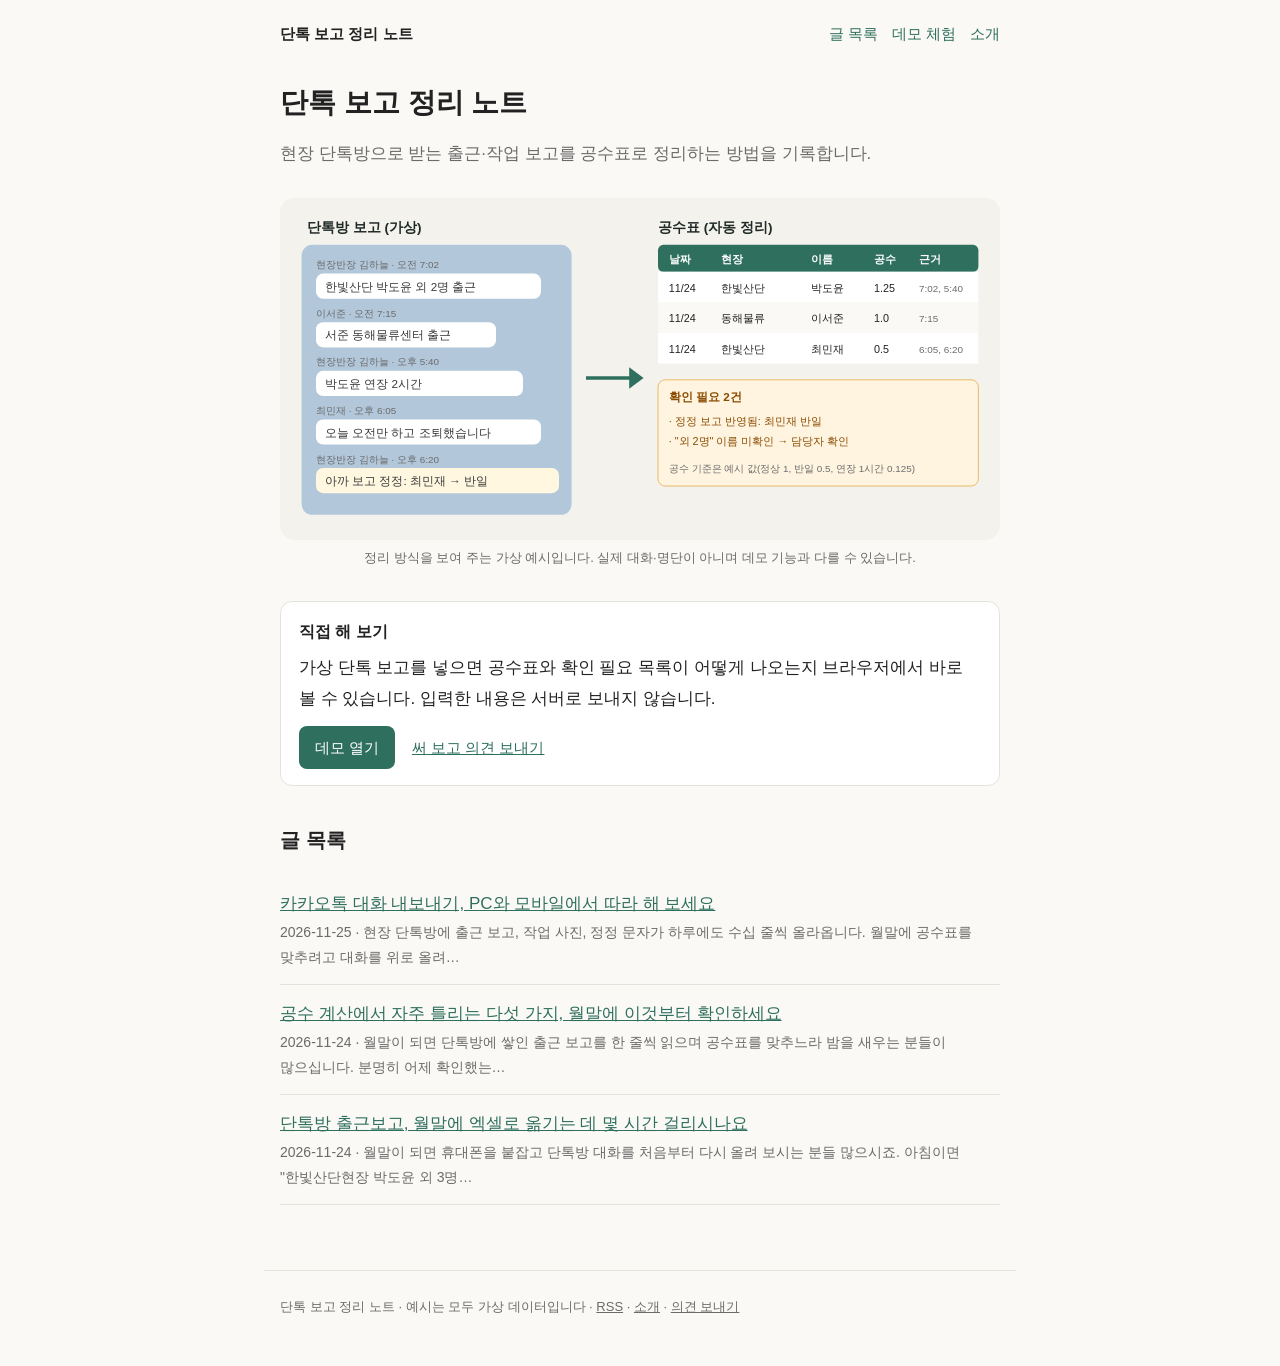
==== index.html @ 82ae52bd "글 게시: 카카오톡 대화 내보내기, PC와 모바일에서 따라 해 보세요" ====
<!doctype html><html lang="ko"><head><meta charset="utf-8"><meta name="viewport" content="width=device-width,initial-scale=1"><title>단톡 보고 정리 노트</title><meta name="description" content="현장 단톡방으로 받는 출근·작업 보고를 공수표로 정리하는 방법을 기록합니다."><link rel="canonical" href="https://xoghd671652.github.io/"><link rel="icon" href="/favicon.svg" type="image/svg+xml"><link rel="apple-touch-icon" href="/apple-touch-icon.png"><link rel="alternate" type="application/rss+xml" title="단톡 보고 정리 노트" href="/feed.xml"><link rel="stylesheet" href="/style.css"><meta property="og:type" content="website"><meta property="og:site_name" content="단톡 보고 정리 노트"><meta property="og:title" content="단톡 보고 정리 노트"><meta property="og:description" content="현장 단톡방으로 받는 출근·작업 보고를 공수표로 정리하는 방법을 기록합니다."><meta property="og:url" content="https://xoghd671652.github.io/"><meta property="og:image" content="https://xoghd671652.github.io/img/og.png"><meta property="og:locale" content="ko_KR"><meta name="twitter:card" content="summary_large_image"><script type="application/ld+json">{"@context": "https://schema.org", "@type": "WebSite", "name": "단톡 보고 정리 노트", "url": "https://xoghd671652.github.io/", "inLanguage": "ko"}</script><meta name="msvalidate.01" content="B5FC4E5F736B177D6ACBA3833C8D852A"><meta name="naver-site-verification" content="8f89b6440cfc84ad4234673e2de5fc94712f2d72"></head><body><header class="site"><a class="brand" href="/">단톡 보고 정리 노트</a><nav><a href="/">글 목록</a><a href="/demo/">데모 체험</a><a href="/about.html">소개</a></nav></header><main><h1>단톡 보고 정리 노트</h1><p class='intro'>현장 단톡방으로 받는 출근·작업 보고를 공수표로 정리하는 방법을 기록합니다.</p><figure><img src="/img/flow.svg" width="800" height="380" loading="lazy" alt="단톡방 출근 보고가 날짜·현장·사람별 공수표와 확인 필요 목록으로 정리되는 예시"><figcaption>정리 방식을 보여 주는 가상 예시입니다. 실제 대화·명단이 아니며 데모 기능과 다를 수 있습니다.</figcaption></figure><div class="box"><h3>직접 해 보기</h3><p>가상 단톡 보고를 넣으면 공수표와 확인 필요 목록이 어떻게 나오는지 브라우저에서 바로 볼 수 있습니다. 입력한 내용은 서버로 보내지 않습니다.</p><a class="btn" href="/demo/">데모 열기</a> <a href="https://docs.google.com/forms/d/e/1FAIpQLSdQNMnfW-nzIn9C7QTbSGf43SFmTXpxIgmlXTtVx63_FjBW1A/viewform" target="_blank" rel="noopener" style="margin-left:12px;font-size:15px">써 보고 의견 보내기</a></div><h2>글 목록</h2><ul class='list'><li><a href='/posts/2026-11-24_230509.html'>카카오톡 대화 내보내기, PC와 모바일에서 따라 해 보세요</a><div class='meta'>2026-11-25 · 현장 단톡방에 출근 보고, 작업 사진, 정정 문자가 하루에도 수십 줄씩 올라옵니다. 월말에 공수표를 맞추려고 대화를 위로 올려…</div></li><li><a href='/posts/2026-11-24_1603.html'>공수 계산에서 자주 틀리는 다섯 가지, 월말에 이것부터 확인하세요</a><div class='meta'>2026-11-24 · 월말이 되면 단톡방에 쌓인 출근 보고를 한 줄씩 읽으며 공수표를 맞추느라 밤을 새우는 분들이 많으십니다. 분명히 어제 확인했는…</div></li><li><a href='/posts/2026-11-24_1601.html'>단톡방 출근보고, 월말에 엑셀로 옮기는 데 몇 시간 걸리시나요</a><div class='meta'>2026-11-24 · 월말이 되면 휴대폰을 붙잡고 단톡방 대화를 처음부터 다시 올려 보시는 분들 많으시죠. 아침이면 &quot;한빛산단현장 박도윤 외 3명…</div></li></ul></main><footer class="site">단톡 보고 정리 노트 · 예시는 모두 가상 데이터입니다 · <a href="/feed.xml">RSS</a> · <a href="/about.html">소개</a> · <a href="https://docs.google.com/forms/d/e/1FAIpQLSdQNMnfW-nzIn9C7QTbSGf43SFmTXpxIgmlXTtVx63_FjBW1A/viewform" target="_blank" rel="noopener">의견 보내기</a></footer></body></html>
---- style.css ----
:root{--bg:#faf9f6;--fg:#222;--muted:#6b6b6b;--line:#e5e2dc;--accent:#2f6f5e;--card:#fff;--note:#fff7e6}
@media (prefers-color-scheme:dark){:root{--bg:#17171a;--fg:#e8e8ea;--muted:#a0a0a8;--line:#333;--accent:#8fd3bd;--card:#212126;--note:#2b2618}}
body{margin:0;background:var(--bg);color:var(--fg);font:17px/1.8 -apple-system,'Apple SD Gothic Neo','Malgun Gothic',sans-serif;word-break:keep-all;overflow-wrap:anywhere}
main{max-width:720px;margin:auto;padding:8px 16px 48px}a{color:var(--accent)}
header.site{max-width:720px;margin:auto;padding:20px 16px 0;display:flex;flex-wrap:wrap;gap:6px 18px;align-items:center;font-size:15px}
header.site .brand{font-weight:700;color:var(--fg);text-decoration:none;margin-right:auto}
header.site nav a{margin-left:14px;text-decoration:none}header.site nav a:first-child{margin-left:0}
h1{font-size:28px;line-height:1.4;margin:28px 0 8px}h2{font-size:20px;margin-top:36px}
.meta{color:var(--muted);font-size:14px}.intro{color:var(--muted)}
.tags span{display:inline-block;font-size:13px;color:var(--accent);margin:0 8px 4px 0}
ul.list{list-style:none;padding:0}ul.list li{padding:14px 0;border-bottom:1px solid var(--line)}
figure{margin:28px 0}figure img{width:100%;height:auto;border-radius:12px;display:block}
figcaption{color:var(--muted);font-size:13px;margin-top:6px;text-align:center}
.box{background:var(--card);border:1px solid var(--line);border-radius:12px;padding:16px 18px;margin:32px 0}
.box h3{margin:0 0 6px;font-size:16px}.box p{margin:0 0 6px}
.btn{display:inline-block;background:#2f6f5e;color:#fff !important;text-decoration:none;border-radius:8px;padding:8px 16px;font-size:15px;margin-top:6px}
.notice{background:var(--note);border-radius:8px;padding:10px 14px;font-size:14px;color:var(--muted)}
footer.site{max-width:720px;margin:auto;padding:24px 16px 48px;border-top:1px solid var(--line);color:var(--muted);font-size:13px}
footer.site a{color:var(--muted)}
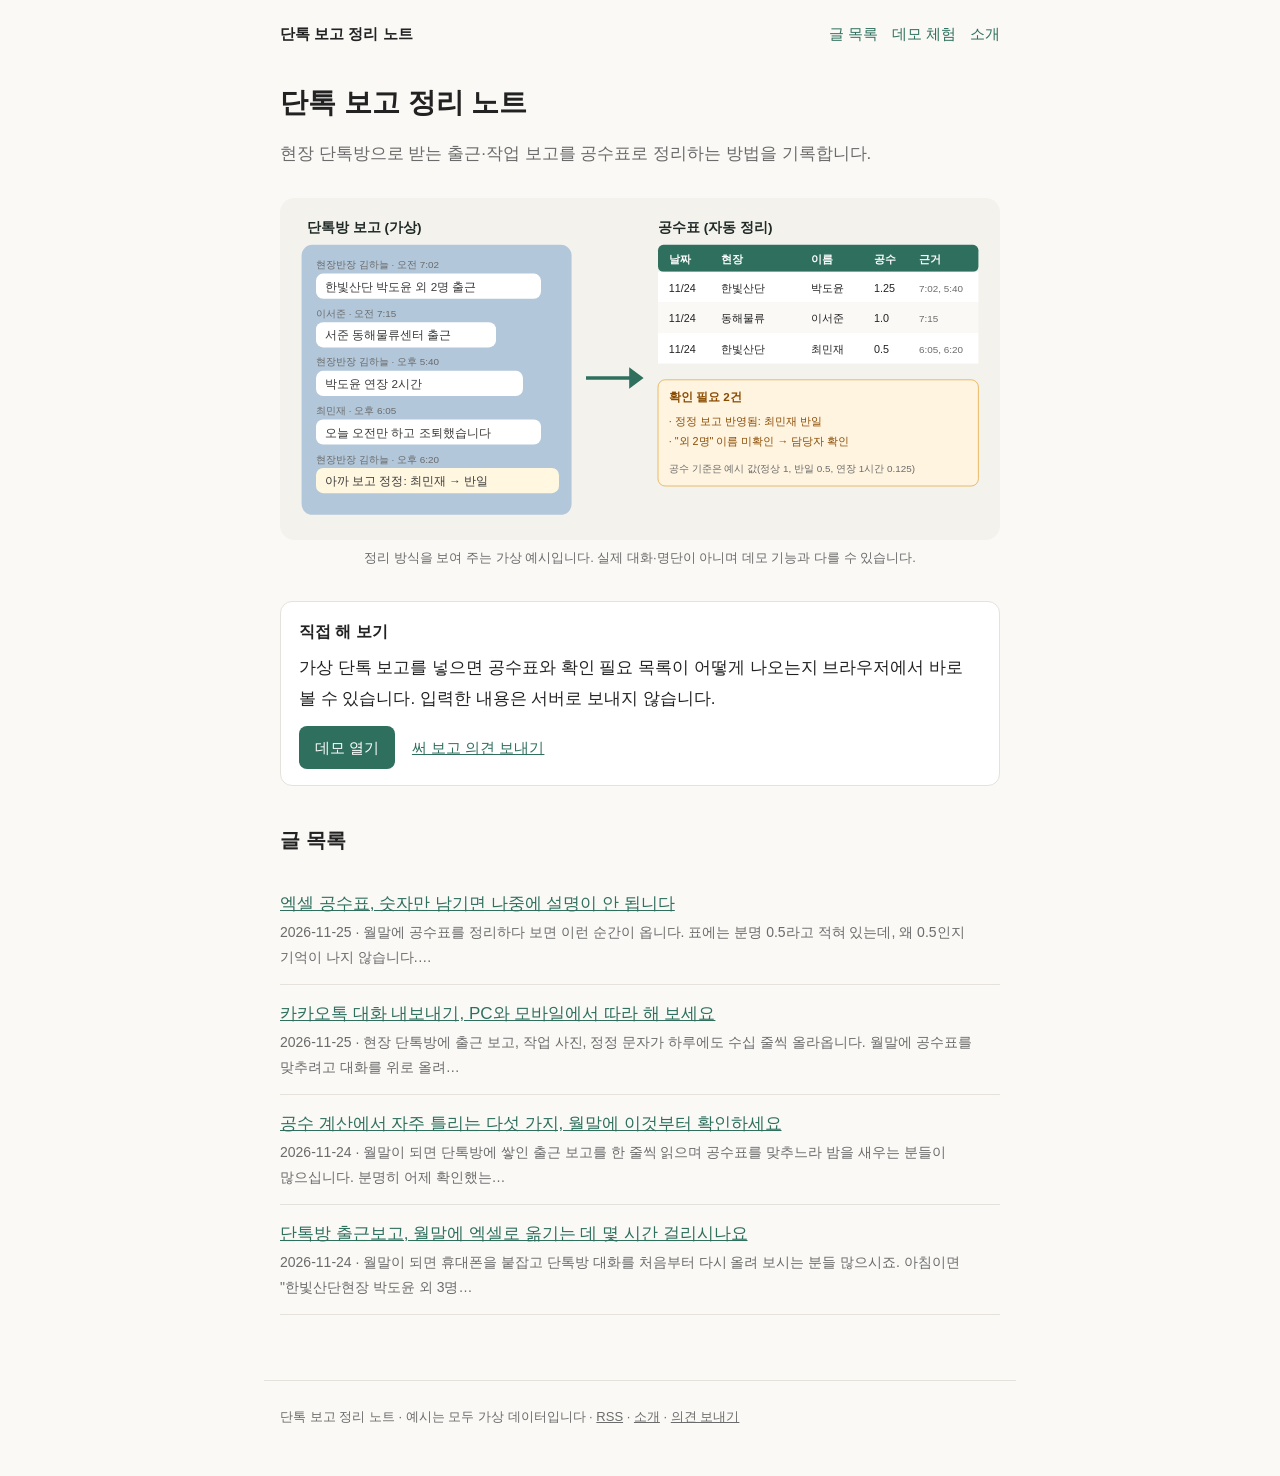
==== commit 864e3012: "글 게시: 엑셀 공수표, 숫자만 남기면 나중에 설명이 안 됩니다" ====
--- a/index.html
+++ b/index.html
@@ -1 +1 @@
-<!doctype html><html lang="ko"><head><meta charset="utf-8"><meta name="viewport" content="width=device-width,initial-scale=1"><title>단톡 보고 정리 노트</title><meta name="description" content="현장 단톡방으로 받는 출근·작업 보고를 공수표로 정리하는 방법을 기록합니다."><link rel="canonical" href="https://xoghd671652.github.io/"><link rel="icon" href="/favicon.svg" type="image/svg+xml"><link rel="apple-touch-icon" href="/apple-touch-icon.png"><link rel="alternate" type="application/rss+xml" title="단톡 보고 정리 노트" href="/feed.xml"><link rel="stylesheet" href="/style.css"><meta property="og:type" content="website"><meta property="og:site_name" content="단톡 보고 정리 노트"><meta property="og:title" content="단톡 보고 정리 노트"><meta property="og:description" content="현장 단톡방으로 받는 출근·작업 보고를 공수표로 정리하는 방법을 기록합니다."><meta property="og:url" content="https://xoghd671652.github.io/"><meta property="og:image" content="https://xoghd671652.github.io/img/og.png"><meta property="og:locale" content="ko_KR"><meta name="twitter:card" content="summary_large_image"><script type="application/ld+json">{"@context": "https://schema.org", "@type": "WebSite", "name": "단톡 보고 정리 노트", "url": "https://xoghd671652.github.io/", "inLanguage": "ko"}</script><meta name="msvalidate.01" content="B5FC4E5F736B177D6ACBA3833C8D852A"><meta name="naver-site-verification" content="8f89b6440cfc84ad4234673e2de5fc94712f2d72"></head><body><header class="site"><a class="brand" href="/">단톡 보고 정리 노트</a><nav><a href="/">글 목록</a><a href="/demo/">데모 체험</a><a href="/about.html">소개</a></nav></header><main><h1>단톡 보고 정리 노트</h1><p class='intro'>현장 단톡방으로 받는 출근·작업 보고를 공수표로 정리하는 방법을 기록합니다.</p><figure><img src="/img/flow.svg" width="800" height="380" loading="lazy" alt="단톡방 출근 보고가 날짜·현장·사람별 공수표와 확인 필요 목록으로 정리되는 예시"><figcaption>정리 방식을 보여 주는 가상 예시입니다. 실제 대화·명단이 아니며 데모 기능과 다를 수 있습니다.</figcaption></figure><div class="box"><h3>직접 해 보기</h3><p>가상 단톡 보고를 넣으면 공수표와 확인 필요 목록이 어떻게 나오는지 브라우저에서 바로 볼 수 있습니다. 입력한 내용은 서버로 보내지 않습니다.</p><a class="btn" href="/demo/">데모 열기</a> <a href="https://docs.google.com/forms/d/e/1FAIpQLSdQNMnfW-nzIn9C7QTbSGf43SFmTXpxIgmlXTtVx63_FjBW1A/viewform" target="_blank" rel="noopener" style="margin-left:12px;font-size:15px">써 보고 의견 보내기</a></div><h2>글 목록</h2><ul class='list'><li><a href='/posts/2026-11-24_230509.html'>카카오톡 대화 내보내기, PC와 모바일에서 따라 해 보세요</a><div class='meta'>2026-11-25 · 현장 단톡방에 출근 보고, 작업 사진, 정정 문자가 하루에도 수십 줄씩 올라옵니다. 월말에 공수표를 맞추려고 대화를 위로 올려…</div></li><li><a href='/posts/2026-11-24_1603.html'>공수 계산에서 자주 틀리는 다섯 가지, 월말에 이것부터 확인하세요</a><div class='meta'>2026-11-24 · 월말이 되면 단톡방에 쌓인 출근 보고를 한 줄씩 읽으며 공수표를 맞추느라 밤을 새우는 분들이 많으십니다. 분명히 어제 확인했는…</div></li><li><a href='/posts/2026-11-24_1601.html'>단톡방 출근보고, 월말에 엑셀로 옮기는 데 몇 시간 걸리시나요</a><div class='meta'>2026-11-24 · 월말이 되면 휴대폰을 붙잡고 단톡방 대화를 처음부터 다시 올려 보시는 분들 많으시죠. 아침이면 &quot;한빛산단현장 박도윤 외 3명…</div></li></ul></main><footer class="site">단톡 보고 정리 노트 · 예시는 모두 가상 데이터입니다 · <a href="/feed.xml">RSS</a> · <a href="/about.html">소개</a> · <a href="https://docs.google.com/forms/d/e/1FAIpQLSdQNMnfW-nzIn9C7QTbSGf43SFmTXpxIgmlXTtVx63_FjBW1A/viewform" target="_blank" rel="noopener">의견 보내기</a></footer></body></html>+<!doctype html><html lang="ko"><head><meta charset="utf-8"><meta name="viewport" content="width=device-width,initial-scale=1"><title>단톡 보고 정리 노트</title><meta name="description" content="현장 단톡방으로 받는 출근·작업 보고를 공수표로 정리하는 방법을 기록합니다."><link rel="canonical" href="https://xoghd671652.github.io/"><link rel="icon" href="/favicon.svg" type="image/svg+xml"><link rel="apple-touch-icon" href="/apple-touch-icon.png"><link rel="alternate" type="application/rss+xml" title="단톡 보고 정리 노트" href="/feed.xml"><link rel="stylesheet" href="/style.css"><meta property="og:type" content="website"><meta property="og:site_name" content="단톡 보고 정리 노트"><meta property="og:title" content="단톡 보고 정리 노트"><meta property="og:description" content="현장 단톡방으로 받는 출근·작업 보고를 공수표로 정리하는 방법을 기록합니다."><meta property="og:url" content="https://xoghd671652.github.io/"><meta property="og:image" content="https://xoghd671652.github.io/img/og.png"><meta property="og:locale" content="ko_KR"><meta name="twitter:card" content="summary_large_image"><script type="application/ld+json">{"@context": "https://schema.org", "@type": "WebSite", "name": "단톡 보고 정리 노트", "url": "https://xoghd671652.github.io/", "inLanguage": "ko"}</script><meta name="msvalidate.01" content="B5FC4E5F736B177D6ACBA3833C8D852A"><meta name="naver-site-verification" content="8f89b6440cfc84ad4234673e2de5fc94712f2d72"></head><body><header class="site"><a class="brand" href="/">단톡 보고 정리 노트</a><nav><a href="/">글 목록</a><a href="/demo/">데모 체험</a><a href="/about.html">소개</a></nav></header><main><h1>단톡 보고 정리 노트</h1><p class='intro'>현장 단톡방으로 받는 출근·작업 보고를 공수표로 정리하는 방법을 기록합니다.</p><figure><img src="/img/flow.svg" width="800" height="380" loading="lazy" alt="단톡방 출근 보고가 날짜·현장·사람별 공수표와 확인 필요 목록으로 정리되는 예시"><figcaption>정리 방식을 보여 주는 가상 예시입니다. 실제 대화·명단이 아니며 데모 기능과 다를 수 있습니다.</figcaption></figure><div class="box"><h3>직접 해 보기</h3><p>가상 단톡 보고를 넣으면 공수표와 확인 필요 목록이 어떻게 나오는지 브라우저에서 바로 볼 수 있습니다. 입력한 내용은 서버로 보내지 않습니다.</p><a class="btn" href="/demo/">데모 열기</a> <a href="https://docs.google.com/forms/d/e/1FAIpQLSdQNMnfW-nzIn9C7QTbSGf43SFmTXpxIgmlXTtVx63_FjBW1A/viewform" target="_blank" rel="noopener" style="margin-left:12px;font-size:15px">써 보고 의견 보내기</a></div><h2>글 목록</h2><ul class='list'><li><a href='/posts/2026-11-25_063004.html'>엑셀 공수표, 숫자만 남기면 나중에 설명이 안 됩니다</a><div class='meta'>2026-11-25 · 월말에 공수표를 정리하다 보면 이런 순간이 옵니다. 표에는 분명 0.5라고 적혀 있는데, 왜 0.5인지 기억이 나지 않습니다.…</div></li><li><a href='/posts/2026-11-24_230509.html'>카카오톡 대화 내보내기, PC와 모바일에서 따라 해 보세요</a><div class='meta'>2026-11-25 · 현장 단톡방에 출근 보고, 작업 사진, 정정 문자가 하루에도 수십 줄씩 올라옵니다. 월말에 공수표를 맞추려고 대화를 위로 올려…</div></li><li><a href='/posts/2026-11-24_1603.html'>공수 계산에서 자주 틀리는 다섯 가지, 월말에 이것부터 확인하세요</a><div class='meta'>2026-11-24 · 월말이 되면 단톡방에 쌓인 출근 보고를 한 줄씩 읽으며 공수표를 맞추느라 밤을 새우는 분들이 많으십니다. 분명히 어제 확인했는…</div></li><li><a href='/posts/2026-11-24_1601.html'>단톡방 출근보고, 월말에 엑셀로 옮기는 데 몇 시간 걸리시나요</a><div class='meta'>2026-11-24 · 월말이 되면 휴대폰을 붙잡고 단톡방 대화를 처음부터 다시 올려 보시는 분들 많으시죠. 아침이면 &quot;한빛산단현장 박도윤 외 3명…</div></li></ul></main><footer class="site">단톡 보고 정리 노트 · 예시는 모두 가상 데이터입니다 · <a href="/feed.xml">RSS</a> · <a href="/about.html">소개</a> · <a href="https://docs.google.com/forms/d/e/1FAIpQLSdQNMnfW-nzIn9C7QTbSGf43SFmTXpxIgmlXTtVx63_FjBW1A/viewform" target="_blank" rel="noopener">의견 보내기</a></footer></body></html>
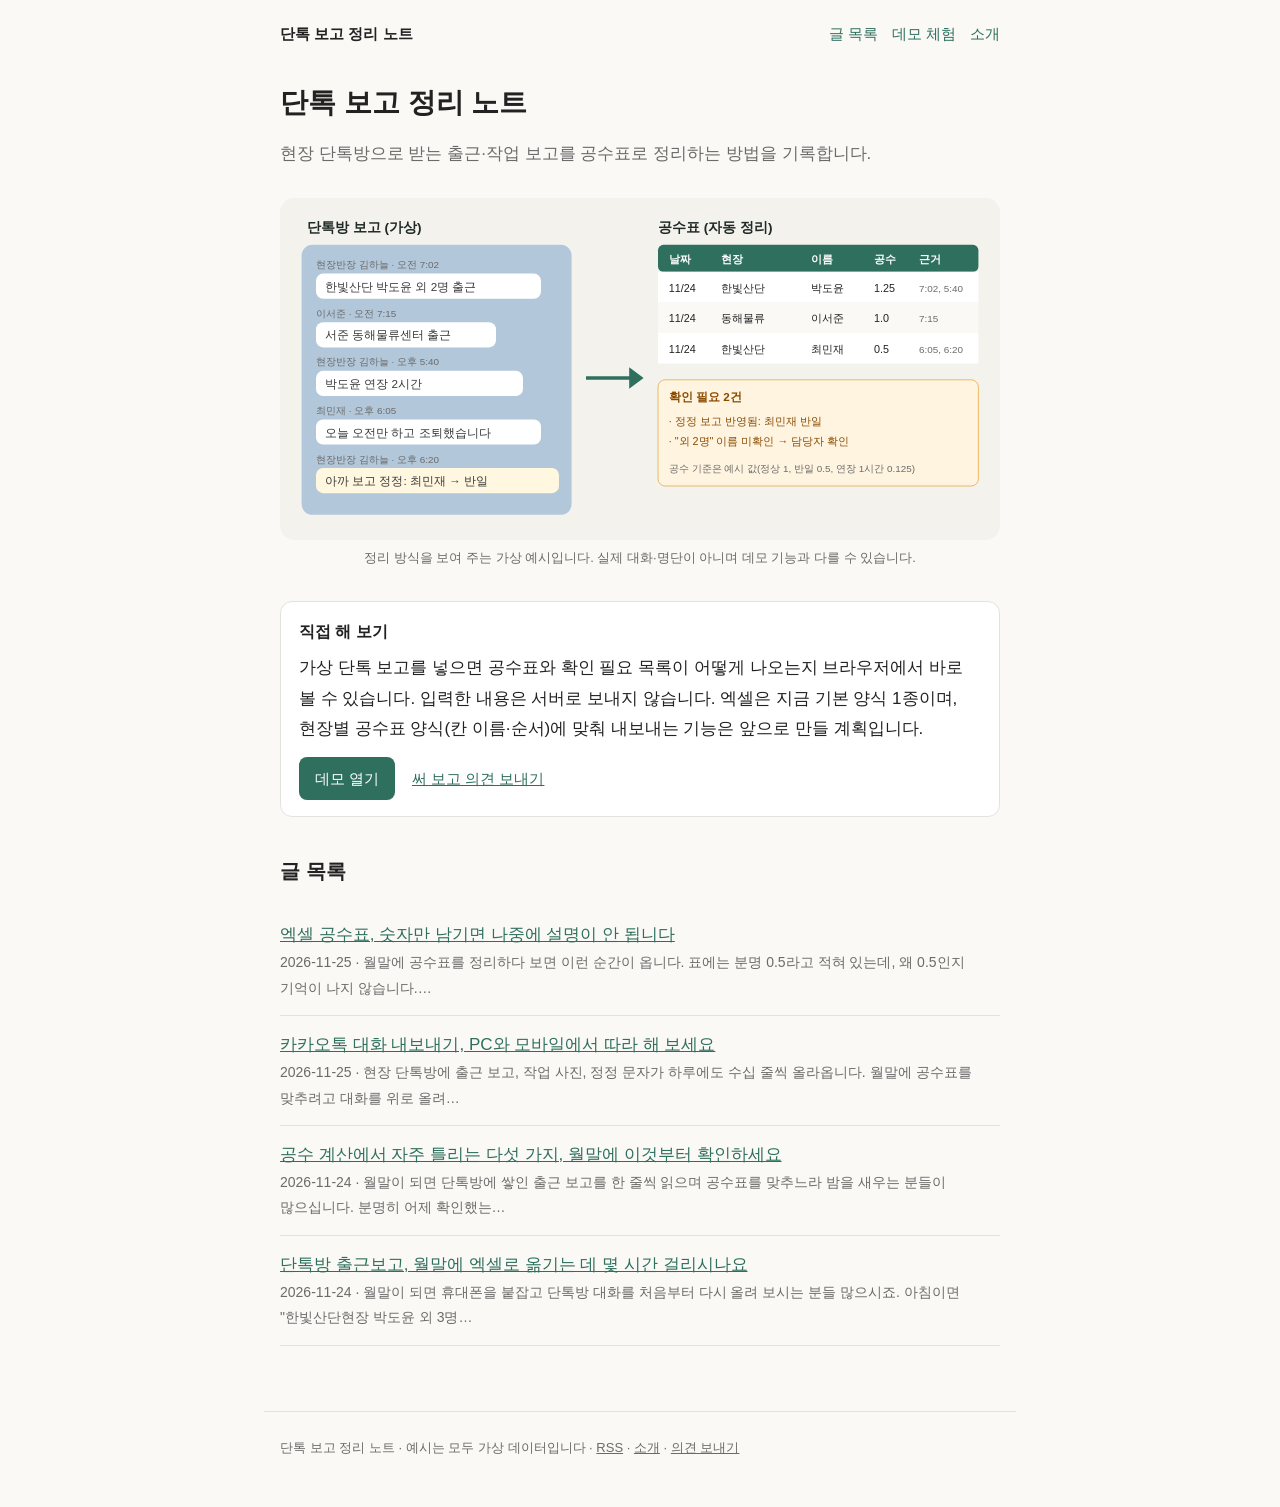
==== commit 2ac111df: "사이트 다시 만들기" ====
--- a/index.html
+++ b/index.html
@@ -1 +1 @@
-<!doctype html><html lang="ko"><head><meta charset="utf-8"><meta name="viewport" content="width=device-width,initial-scale=1"><title>단톡 보고 정리 노트</title><meta name="description" content="현장 단톡방으로 받는 출근·작업 보고를 공수표로 정리하는 방법을 기록합니다."><link rel="canonical" href="https://xoghd671652.github.io/"><link rel="icon" href="/favicon.svg" type="image/svg+xml"><link rel="apple-touch-icon" href="/apple-touch-icon.png"><link rel="alternate" type="application/rss+xml" title="단톡 보고 정리 노트" href="/feed.xml"><link rel="stylesheet" href="/style.css"><meta property="og:type" content="website"><meta property="og:site_name" content="단톡 보고 정리 노트"><meta property="og:title" content="단톡 보고 정리 노트"><meta property="og:description" content="현장 단톡방으로 받는 출근·작업 보고를 공수표로 정리하는 방법을 기록합니다."><meta property="og:url" content="https://xoghd671652.github.io/"><meta property="og:image" content="https://xoghd671652.github.io/img/og.png"><meta property="og:locale" content="ko_KR"><meta name="twitter:card" content="summary_large_image"><script type="application/ld+json">{"@context": "https://schema.org", "@type": "WebSite", "name": "단톡 보고 정리 노트", "url": "https://xoghd671652.github.io/", "inLanguage": "ko"}</script><meta name="msvalidate.01" content="B5FC4E5F736B177D6ACBA3833C8D852A"><meta name="naver-site-verification" content="8f89b6440cfc84ad4234673e2de5fc94712f2d72"></head><body><header class="site"><a class="brand" href="/">단톡 보고 정리 노트</a><nav><a href="/">글 목록</a><a href="/demo/">데모 체험</a><a href="/about.html">소개</a></nav></header><main><h1>단톡 보고 정리 노트</h1><p class='intro'>현장 단톡방으로 받는 출근·작업 보고를 공수표로 정리하는 방법을 기록합니다.</p><figure><img src="/img/flow.svg" width="800" height="380" loading="lazy" alt="단톡방 출근 보고가 날짜·현장·사람별 공수표와 확인 필요 목록으로 정리되는 예시"><figcaption>정리 방식을 보여 주는 가상 예시입니다. 실제 대화·명단이 아니며 데모 기능과 다를 수 있습니다.</figcaption></figure><div class="box"><h3>직접 해 보기</h3><p>가상 단톡 보고를 넣으면 공수표와 확인 필요 목록이 어떻게 나오는지 브라우저에서 바로 볼 수 있습니다. 입력한 내용은 서버로 보내지 않습니다.</p><a class="btn" href="/demo/">데모 열기</a> <a href="https://docs.google.com/forms/d/e/1FAIpQLSdQNMnfW-nzIn9C7QTbSGf43SFmTXpxIgmlXTtVx63_FjBW1A/viewform" target="_blank" rel="noopener" style="margin-left:12px;font-size:15px">써 보고 의견 보내기</a></div><h2>글 목록</h2><ul class='list'><li><a href='/posts/2026-11-25_063004.html'>엑셀 공수표, 숫자만 남기면 나중에 설명이 안 됩니다</a><div class='meta'>2026-11-25 · 월말에 공수표를 정리하다 보면 이런 순간이 옵니다. 표에는 분명 0.5라고 적혀 있는데, 왜 0.5인지 기억이 나지 않습니다.…</div></li><li><a href='/posts/2026-11-24_230509.html'>카카오톡 대화 내보내기, PC와 모바일에서 따라 해 보세요</a><div class='meta'>2026-11-25 · 현장 단톡방에 출근 보고, 작업 사진, 정정 문자가 하루에도 수십 줄씩 올라옵니다. 월말에 공수표를 맞추려고 대화를 위로 올려…</div></li><li><a href='/posts/2026-11-24_1603.html'>공수 계산에서 자주 틀리는 다섯 가지, 월말에 이것부터 확인하세요</a><div class='meta'>2026-11-24 · 월말이 되면 단톡방에 쌓인 출근 보고를 한 줄씩 읽으며 공수표를 맞추느라 밤을 새우는 분들이 많으십니다. 분명히 어제 확인했는…</div></li><li><a href='/posts/2026-11-24_1601.html'>단톡방 출근보고, 월말에 엑셀로 옮기는 데 몇 시간 걸리시나요</a><div class='meta'>2026-11-24 · 월말이 되면 휴대폰을 붙잡고 단톡방 대화를 처음부터 다시 올려 보시는 분들 많으시죠. 아침이면 &quot;한빛산단현장 박도윤 외 3명…</div></li></ul></main><footer class="site">단톡 보고 정리 노트 · 예시는 모두 가상 데이터입니다 · <a href="/feed.xml">RSS</a> · <a href="/about.html">소개</a> · <a href="https://docs.google.com/forms/d/e/1FAIpQLSdQNMnfW-nzIn9C7QTbSGf43SFmTXpxIgmlXTtVx63_FjBW1A/viewform" target="_blank" rel="noopener">의견 보내기</a></footer></body></html>+<!doctype html><html lang="ko"><head><meta charset="utf-8"><meta name="viewport" content="width=device-width,initial-scale=1"><title>단톡 보고 정리 노트</title><meta name="description" content="현장 단톡방으로 받는 출근·작업 보고를 공수표로 정리하는 방법을 기록합니다."><link rel="canonical" href="https://xoghd671652.github.io/"><link rel="icon" href="/favicon.svg" type="image/svg+xml"><link rel="apple-touch-icon" href="/apple-touch-icon.png"><link rel="alternate" type="application/rss+xml" title="단톡 보고 정리 노트" href="/feed.xml"><link rel="stylesheet" href="/style.css"><meta property="og:type" content="website"><meta property="og:site_name" content="단톡 보고 정리 노트"><meta property="og:title" content="단톡 보고 정리 노트"><meta property="og:description" content="현장 단톡방으로 받는 출근·작업 보고를 공수표로 정리하는 방법을 기록합니다."><meta property="og:url" content="https://xoghd671652.github.io/"><meta property="og:image" content="https://xoghd671652.github.io/img/og.png"><meta property="og:locale" content="ko_KR"><meta name="twitter:card" content="summary_large_image"><script type="application/ld+json">{"@context": "https://schema.org", "@type": "WebSite", "name": "단톡 보고 정리 노트", "url": "https://xoghd671652.github.io/", "inLanguage": "ko"}</script><meta name="msvalidate.01" content="B5FC4E5F736B177D6ACBA3833C8D852A"><meta name="naver-site-verification" content="8f89b6440cfc84ad4234673e2de5fc94712f2d72"></head><body><header class="site"><a class="brand" href="/">단톡 보고 정리 노트</a><nav><a href="/">글 목록</a><a href="/demo/">데모 체험</a><a href="/about.html">소개</a></nav></header><main><h1>단톡 보고 정리 노트</h1><p class='intro'>현장 단톡방으로 받는 출근·작업 보고를 공수표로 정리하는 방법을 기록합니다.</p><figure><img src="/img/flow.svg" width="800" height="380" loading="lazy" alt="단톡방 출근 보고가 날짜·현장·사람별 공수표와 확인 필요 목록으로 정리되는 예시"><figcaption>정리 방식을 보여 주는 가상 예시입니다. 실제 대화·명단이 아니며 데모 기능과 다를 수 있습니다.</figcaption></figure><div class="box"><h3>직접 해 보기</h3><p>가상 단톡 보고를 넣으면 공수표와 확인 필요 목록이 어떻게 나오는지 브라우저에서 바로 볼 수 있습니다. 입력한 내용은 서버로 보내지 않습니다. 엑셀은 지금 기본 양식 1종이며, 현장별 공수표 양식(칸 이름·순서)에 맞춰 내보내는 기능은 앞으로 만들 계획입니다.</p><a class="btn" href="/demo/">데모 열기</a> <a href="https://docs.google.com/forms/d/e/1FAIpQLSdQNMnfW-nzIn9C7QTbSGf43SFmTXpxIgmlXTtVx63_FjBW1A/viewform" target="_blank" rel="noopener" style="margin-left:12px;font-size:15px">써 보고 의견 보내기</a></div><h2>글 목록</h2><ul class='list'><li><a href='/posts/2026-11-25_063004.html'>엑셀 공수표, 숫자만 남기면 나중에 설명이 안 됩니다</a><div class='meta'>2026-11-25 · 월말에 공수표를 정리하다 보면 이런 순간이 옵니다. 표에는 분명 0.5라고 적혀 있는데, 왜 0.5인지 기억이 나지 않습니다.…</div></li><li><a href='/posts/2026-11-24_230509.html'>카카오톡 대화 내보내기, PC와 모바일에서 따라 해 보세요</a><div class='meta'>2026-11-25 · 현장 단톡방에 출근 보고, 작업 사진, 정정 문자가 하루에도 수십 줄씩 올라옵니다. 월말에 공수표를 맞추려고 대화를 위로 올려…</div></li><li><a href='/posts/2026-11-24_1603.html'>공수 계산에서 자주 틀리는 다섯 가지, 월말에 이것부터 확인하세요</a><div class='meta'>2026-11-24 · 월말이 되면 단톡방에 쌓인 출근 보고를 한 줄씩 읽으며 공수표를 맞추느라 밤을 새우는 분들이 많으십니다. 분명히 어제 확인했는…</div></li><li><a href='/posts/2026-11-24_1601.html'>단톡방 출근보고, 월말에 엑셀로 옮기는 데 몇 시간 걸리시나요</a><div class='meta'>2026-11-24 · 월말이 되면 휴대폰을 붙잡고 단톡방 대화를 처음부터 다시 올려 보시는 분들 많으시죠. 아침이면 &quot;한빛산단현장 박도윤 외 3명…</div></li></ul></main><footer class="site">단톡 보고 정리 노트 · 예시는 모두 가상 데이터입니다 · <a href="/feed.xml">RSS</a> · <a href="/about.html">소개</a> · <a href="https://docs.google.com/forms/d/e/1FAIpQLSdQNMnfW-nzIn9C7QTbSGf43SFmTXpxIgmlXTtVx63_FjBW1A/viewform" target="_blank" rel="noopener">의견 보내기</a></footer></body></html>
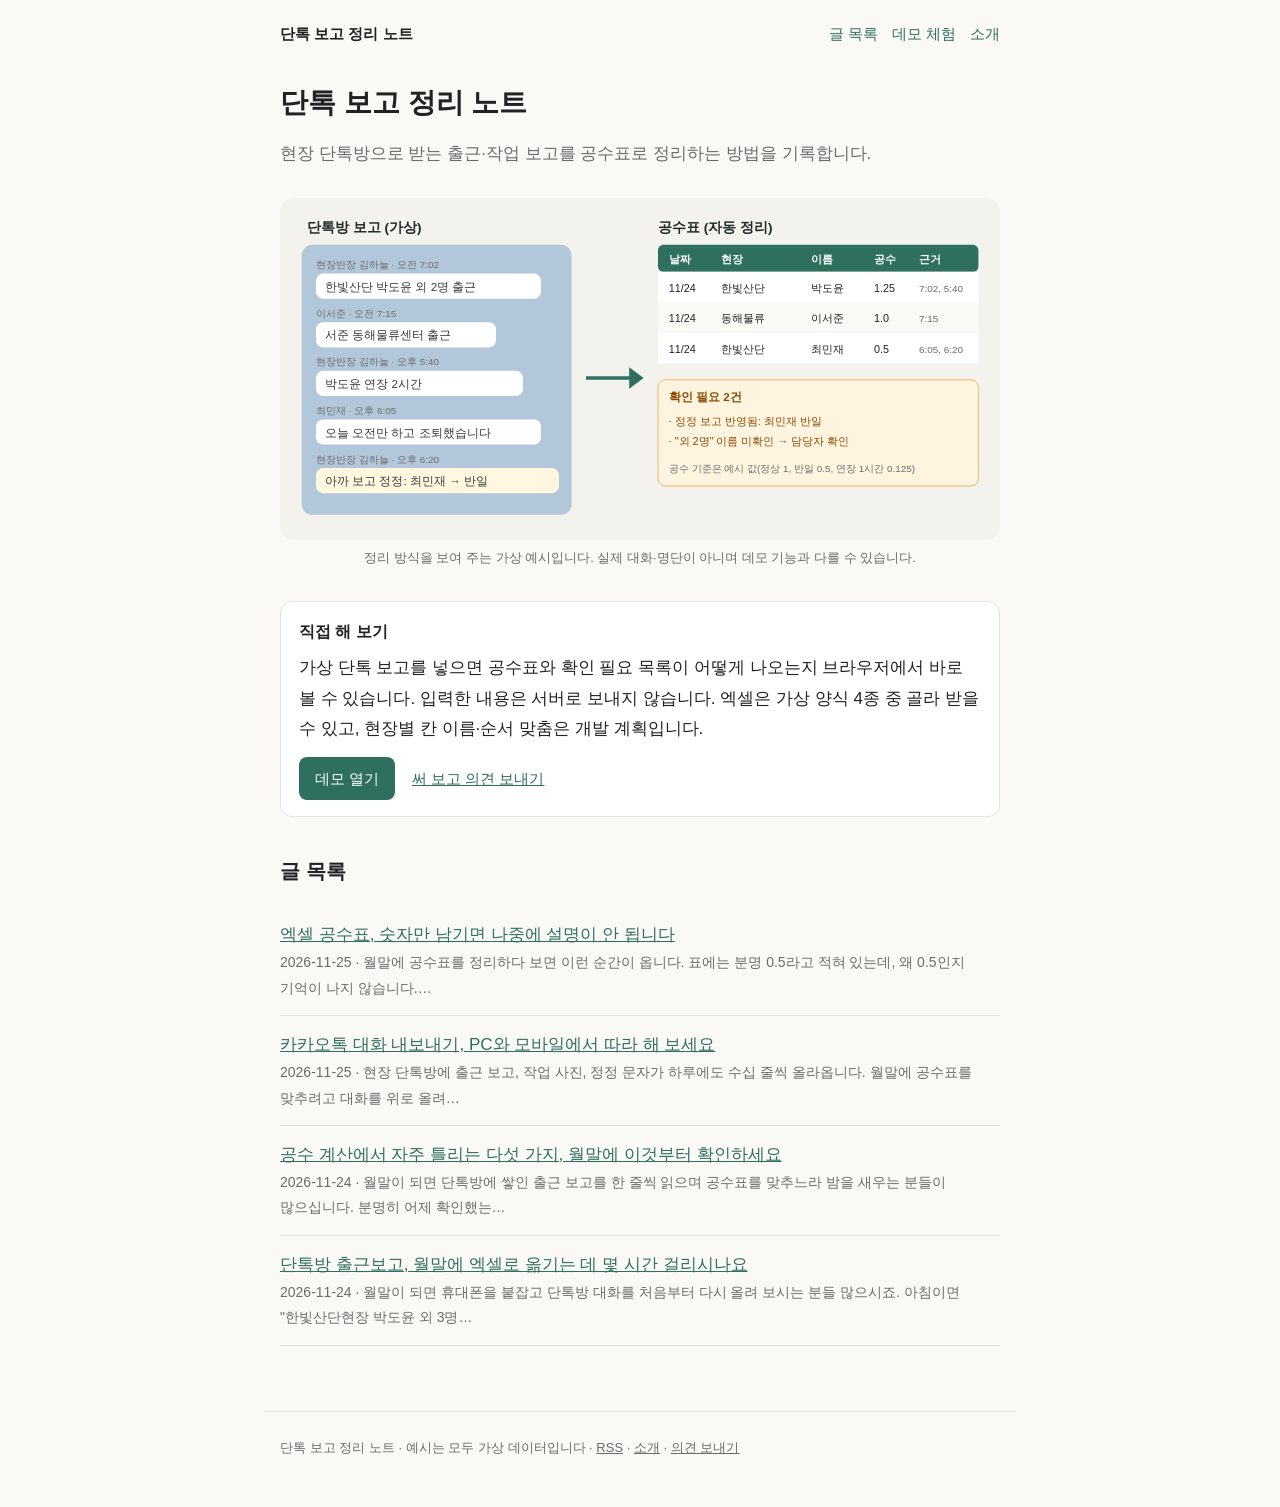
==== commit 2ed51538: "사이트 다시 만들기" ====
--- a/index.html
+++ b/index.html
@@ -1 +1 @@
-<!doctype html><html lang="ko"><head><meta charset="utf-8"><meta name="viewport" content="width=device-width,initial-scale=1"><title>단톡 보고 정리 노트</title><meta name="description" content="현장 단톡방으로 받는 출근·작업 보고를 공수표로 정리하는 방법을 기록합니다."><link rel="canonical" href="https://xoghd671652.github.io/"><link rel="icon" href="/favicon.svg" type="image/svg+xml"><link rel="apple-touch-icon" href="/apple-touch-icon.png"><link rel="alternate" type="application/rss+xml" title="단톡 보고 정리 노트" href="/feed.xml"><link rel="stylesheet" href="/style.css"><meta property="og:type" content="website"><meta property="og:site_name" content="단톡 보고 정리 노트"><meta property="og:title" content="단톡 보고 정리 노트"><meta property="og:description" content="현장 단톡방으로 받는 출근·작업 보고를 공수표로 정리하는 방법을 기록합니다."><meta property="og:url" content="https://xoghd671652.github.io/"><meta property="og:image" content="https://xoghd671652.github.io/img/og.png"><meta property="og:locale" content="ko_KR"><meta name="twitter:card" content="summary_large_image"><script type="application/ld+json">{"@context": "https://schema.org", "@type": "WebSite", "name": "단톡 보고 정리 노트", "url": "https://xoghd671652.github.io/", "inLanguage": "ko"}</script><meta name="msvalidate.01" content="B5FC4E5F736B177D6ACBA3833C8D852A"><meta name="naver-site-verification" content="8f89b6440cfc84ad4234673e2de5fc94712f2d72"></head><body><header class="site"><a class="brand" href="/">단톡 보고 정리 노트</a><nav><a href="/">글 목록</a><a href="/demo/">데모 체험</a><a href="/about.html">소개</a></nav></header><main><h1>단톡 보고 정리 노트</h1><p class='intro'>현장 단톡방으로 받는 출근·작업 보고를 공수표로 정리하는 방법을 기록합니다.</p><figure><img src="/img/flow.svg" width="800" height="380" loading="lazy" alt="단톡방 출근 보고가 날짜·현장·사람별 공수표와 확인 필요 목록으로 정리되는 예시"><figcaption>정리 방식을 보여 주는 가상 예시입니다. 실제 대화·명단이 아니며 데모 기능과 다를 수 있습니다.</figcaption></figure><div class="box"><h3>직접 해 보기</h3><p>가상 단톡 보고를 넣으면 공수표와 확인 필요 목록이 어떻게 나오는지 브라우저에서 바로 볼 수 있습니다. 입력한 내용은 서버로 보내지 않습니다. 엑셀은 지금 기본 양식 1종이며, 현장별 공수표 양식(칸 이름·순서)에 맞춰 내보내는 기능은 앞으로 만들 계획입니다.</p><a class="btn" href="/demo/">데모 열기</a> <a href="https://docs.google.com/forms/d/e/1FAIpQLSdQNMnfW-nzIn9C7QTbSGf43SFmTXpxIgmlXTtVx63_FjBW1A/viewform" target="_blank" rel="noopener" style="margin-left:12px;font-size:15px">써 보고 의견 보내기</a></div><h2>글 목록</h2><ul class='list'><li><a href='/posts/2026-11-25_063004.html'>엑셀 공수표, 숫자만 남기면 나중에 설명이 안 됩니다</a><div class='meta'>2026-11-25 · 월말에 공수표를 정리하다 보면 이런 순간이 옵니다. 표에는 분명 0.5라고 적혀 있는데, 왜 0.5인지 기억이 나지 않습니다.…</div></li><li><a href='/posts/2026-11-24_230509.html'>카카오톡 대화 내보내기, PC와 모바일에서 따라 해 보세요</a><div class='meta'>2026-11-25 · 현장 단톡방에 출근 보고, 작업 사진, 정정 문자가 하루에도 수십 줄씩 올라옵니다. 월말에 공수표를 맞추려고 대화를 위로 올려…</div></li><li><a href='/posts/2026-11-24_1603.html'>공수 계산에서 자주 틀리는 다섯 가지, 월말에 이것부터 확인하세요</a><div class='meta'>2026-11-24 · 월말이 되면 단톡방에 쌓인 출근 보고를 한 줄씩 읽으며 공수표를 맞추느라 밤을 새우는 분들이 많으십니다. 분명히 어제 확인했는…</div></li><li><a href='/posts/2026-11-24_1601.html'>단톡방 출근보고, 월말에 엑셀로 옮기는 데 몇 시간 걸리시나요</a><div class='meta'>2026-11-24 · 월말이 되면 휴대폰을 붙잡고 단톡방 대화를 처음부터 다시 올려 보시는 분들 많으시죠. 아침이면 &quot;한빛산단현장 박도윤 외 3명…</div></li></ul></main><footer class="site">단톡 보고 정리 노트 · 예시는 모두 가상 데이터입니다 · <a href="/feed.xml">RSS</a> · <a href="/about.html">소개</a> · <a href="https://docs.google.com/forms/d/e/1FAIpQLSdQNMnfW-nzIn9C7QTbSGf43SFmTXpxIgmlXTtVx63_FjBW1A/viewform" target="_blank" rel="noopener">의견 보내기</a></footer></body></html>+<!doctype html><html lang="ko"><head><meta charset="utf-8"><meta name="viewport" content="width=device-width,initial-scale=1"><title>단톡 보고 정리 노트</title><meta name="description" content="현장 단톡방으로 받는 출근·작업 보고를 공수표로 정리하는 방법을 기록합니다."><link rel="canonical" href="https://xoghd671652.github.io/"><link rel="icon" href="/favicon.svg" type="image/svg+xml"><link rel="apple-touch-icon" href="/apple-touch-icon.png"><link rel="alternate" type="application/rss+xml" title="단톡 보고 정리 노트" href="/feed.xml"><link rel="stylesheet" href="/style.css"><meta property="og:type" content="website"><meta property="og:site_name" content="단톡 보고 정리 노트"><meta property="og:title" content="단톡 보고 정리 노트"><meta property="og:description" content="현장 단톡방으로 받는 출근·작업 보고를 공수표로 정리하는 방법을 기록합니다."><meta property="og:url" content="https://xoghd671652.github.io/"><meta property="og:image" content="https://xoghd671652.github.io/img/og.png"><meta property="og:locale" content="ko_KR"><meta name="twitter:card" content="summary_large_image"><script type="application/ld+json">{"@context": "https://schema.org", "@type": "WebSite", "name": "단톡 보고 정리 노트", "url": "https://xoghd671652.github.io/", "inLanguage": "ko"}</script><meta name="msvalidate.01" content="B5FC4E5F736B177D6ACBA3833C8D852A"><meta name="naver-site-verification" content="8f89b6440cfc84ad4234673e2de5fc94712f2d72"></head><body><header class="site"><a class="brand" href="/">단톡 보고 정리 노트</a><nav><a href="/">글 목록</a><a href="/demo/">데모 체험</a><a href="/about.html">소개</a></nav></header><main><h1>단톡 보고 정리 노트</h1><p class='intro'>현장 단톡방으로 받는 출근·작업 보고를 공수표로 정리하는 방법을 기록합니다.</p><figure><img src="/img/flow.svg" width="800" height="380" loading="lazy" alt="단톡방 출근 보고가 날짜·현장·사람별 공수표와 확인 필요 목록으로 정리되는 예시"><figcaption>정리 방식을 보여 주는 가상 예시입니다. 실제 대화·명단이 아니며 데모 기능과 다를 수 있습니다.</figcaption></figure><div class="box"><h3>직접 해 보기</h3><p>가상 단톡 보고를 넣으면 공수표와 확인 필요 목록이 어떻게 나오는지 브라우저에서 바로 볼 수 있습니다. 입력한 내용은 서버로 보내지 않습니다. 엑셀은 가상 양식 4종 중 골라 받을 수 있고, 현장별 칸 이름·순서 맞춤은 개발 계획입니다.</p><a class="btn" href="/demo/">데모 열기</a> <a href="https://docs.google.com/forms/d/e/1FAIpQLSdQNMnfW-nzIn9C7QTbSGf43SFmTXpxIgmlXTtVx63_FjBW1A/viewform" target="_blank" rel="noopener" style="margin-left:12px;font-size:15px">써 보고 의견 보내기</a></div><h2>글 목록</h2><ul class='list'><li><a href='/posts/2026-11-25_063004.html'>엑셀 공수표, 숫자만 남기면 나중에 설명이 안 됩니다</a><div class='meta'>2026-11-25 · 월말에 공수표를 정리하다 보면 이런 순간이 옵니다. 표에는 분명 0.5라고 적혀 있는데, 왜 0.5인지 기억이 나지 않습니다.…</div></li><li><a href='/posts/2026-11-24_230509.html'>카카오톡 대화 내보내기, PC와 모바일에서 따라 해 보세요</a><div class='meta'>2026-11-25 · 현장 단톡방에 출근 보고, 작업 사진, 정정 문자가 하루에도 수십 줄씩 올라옵니다. 월말에 공수표를 맞추려고 대화를 위로 올려…</div></li><li><a href='/posts/2026-11-24_1603.html'>공수 계산에서 자주 틀리는 다섯 가지, 월말에 이것부터 확인하세요</a><div class='meta'>2026-11-24 · 월말이 되면 단톡방에 쌓인 출근 보고를 한 줄씩 읽으며 공수표를 맞추느라 밤을 새우는 분들이 많으십니다. 분명히 어제 확인했는…</div></li><li><a href='/posts/2026-11-24_1601.html'>단톡방 출근보고, 월말에 엑셀로 옮기는 데 몇 시간 걸리시나요</a><div class='meta'>2026-11-24 · 월말이 되면 휴대폰을 붙잡고 단톡방 대화를 처음부터 다시 올려 보시는 분들 많으시죠. 아침이면 &quot;한빛산단현장 박도윤 외 3명…</div></li></ul></main><footer class="site">단톡 보고 정리 노트 · 예시는 모두 가상 데이터입니다 · <a href="/feed.xml">RSS</a> · <a href="/about.html">소개</a> · <a href="https://docs.google.com/forms/d/e/1FAIpQLSdQNMnfW-nzIn9C7QTbSGf43SFmTXpxIgmlXTtVx63_FjBW1A/viewform" target="_blank" rel="noopener">의견 보내기</a></footer></body></html>
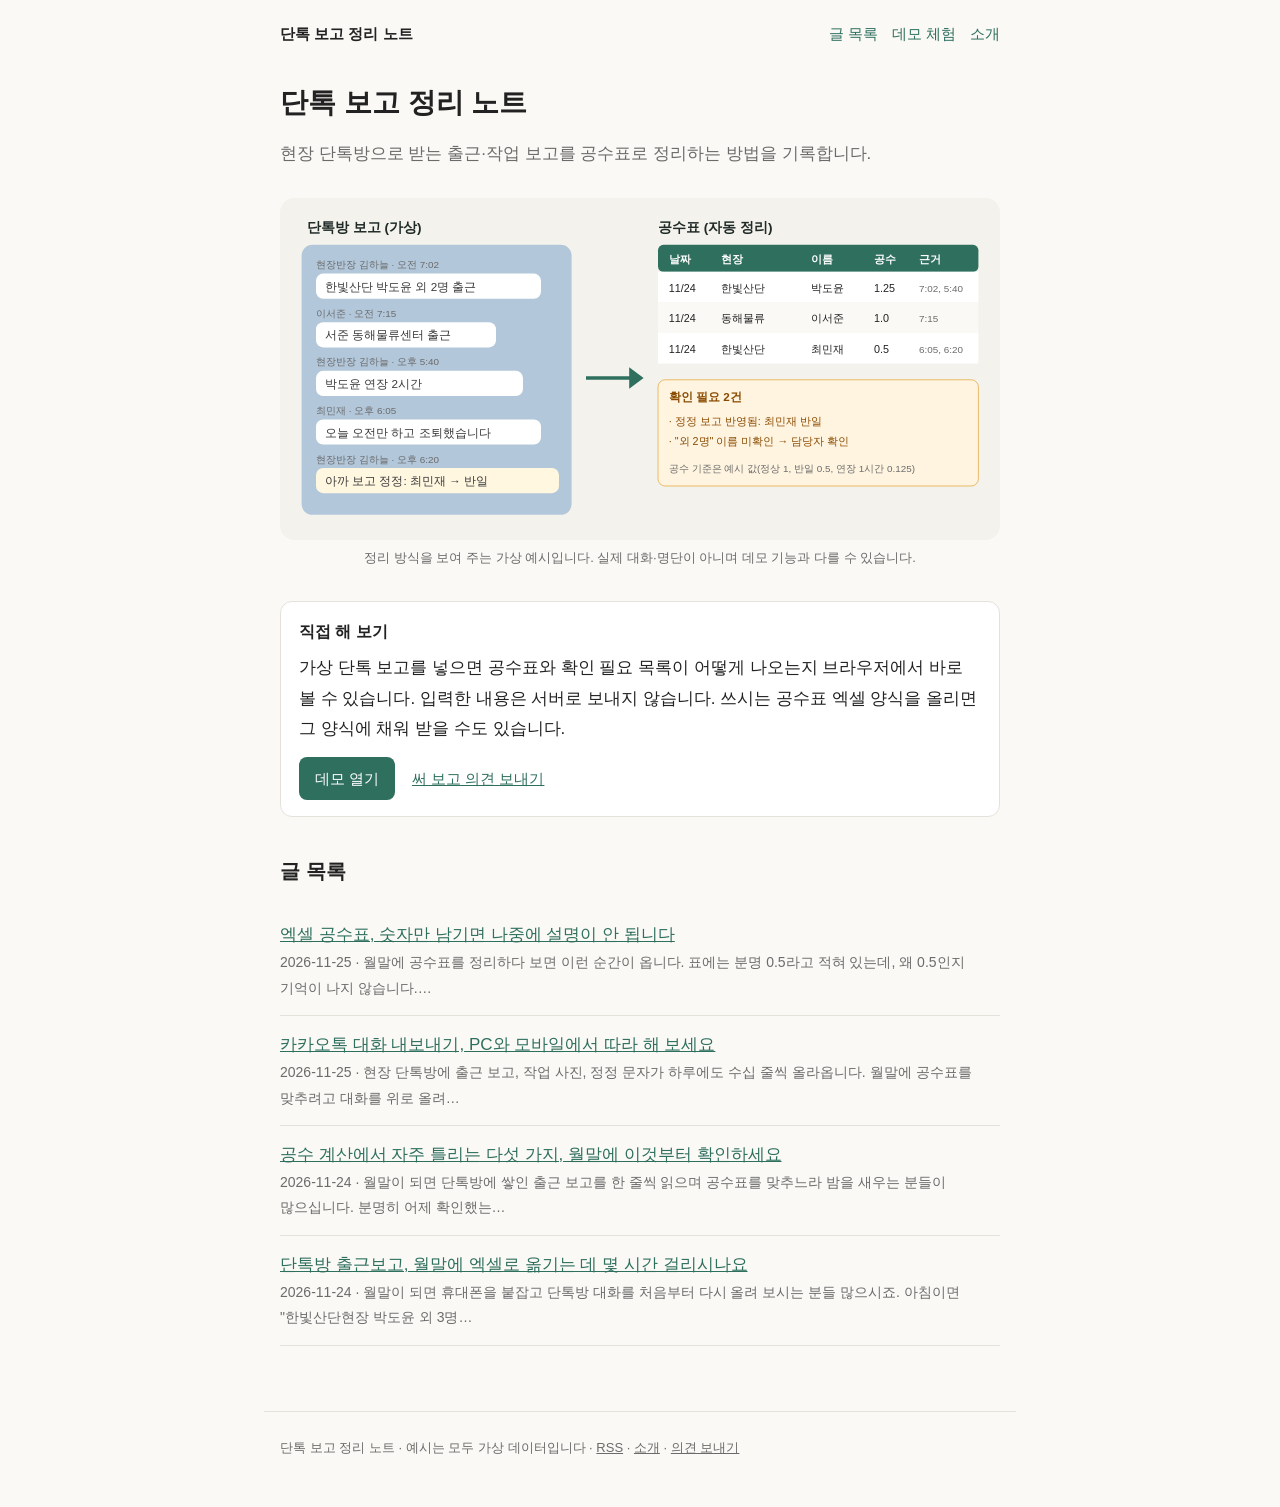
==== commit dddca0b0: "사이트 다시 만들기" ====
--- a/index.html
+++ b/index.html
@@ -1 +1 @@
-<!doctype html><html lang="ko"><head><meta charset="utf-8"><meta name="viewport" content="width=device-width,initial-scale=1"><title>단톡 보고 정리 노트</title><meta name="description" content="현장 단톡방으로 받는 출근·작업 보고를 공수표로 정리하는 방법을 기록합니다."><link rel="canonical" href="https://xoghd671652.github.io/"><link rel="icon" href="/favicon.svg" type="image/svg+xml"><link rel="apple-touch-icon" href="/apple-touch-icon.png"><link rel="alternate" type="application/rss+xml" title="단톡 보고 정리 노트" href="/feed.xml"><link rel="stylesheet" href="/style.css"><meta property="og:type" content="website"><meta property="og:site_name" content="단톡 보고 정리 노트"><meta property="og:title" content="단톡 보고 정리 노트"><meta property="og:description" content="현장 단톡방으로 받는 출근·작업 보고를 공수표로 정리하는 방법을 기록합니다."><meta property="og:url" content="https://xoghd671652.github.io/"><meta property="og:image" content="https://xoghd671652.github.io/img/og.png"><meta property="og:locale" content="ko_KR"><meta name="twitter:card" content="summary_large_image"><script type="application/ld+json">{"@context": "https://schema.org", "@type": "WebSite", "name": "단톡 보고 정리 노트", "url": "https://xoghd671652.github.io/", "inLanguage": "ko"}</script><meta name="msvalidate.01" content="B5FC4E5F736B177D6ACBA3833C8D852A"><meta name="naver-site-verification" content="8f89b6440cfc84ad4234673e2de5fc94712f2d72"></head><body><header class="site"><a class="brand" href="/">단톡 보고 정리 노트</a><nav><a href="/">글 목록</a><a href="/demo/">데모 체험</a><a href="/about.html">소개</a></nav></header><main><h1>단톡 보고 정리 노트</h1><p class='intro'>현장 단톡방으로 받는 출근·작업 보고를 공수표로 정리하는 방법을 기록합니다.</p><figure><img src="/img/flow.svg" width="800" height="380" loading="lazy" alt="단톡방 출근 보고가 날짜·현장·사람별 공수표와 확인 필요 목록으로 정리되는 예시"><figcaption>정리 방식을 보여 주는 가상 예시입니다. 실제 대화·명단이 아니며 데모 기능과 다를 수 있습니다.</figcaption></figure><div class="box"><h3>직접 해 보기</h3><p>가상 단톡 보고를 넣으면 공수표와 확인 필요 목록이 어떻게 나오는지 브라우저에서 바로 볼 수 있습니다. 입력한 내용은 서버로 보내지 않습니다. 엑셀은 가상 양식 4종 중 골라 받을 수 있고, 현장별 칸 이름·순서 맞춤은 개발 계획입니다.</p><a class="btn" href="/demo/">데모 열기</a> <a href="https://docs.google.com/forms/d/e/1FAIpQLSdQNMnfW-nzIn9C7QTbSGf43SFmTXpxIgmlXTtVx63_FjBW1A/viewform" target="_blank" rel="noopener" style="margin-left:12px;font-size:15px">써 보고 의견 보내기</a></div><h2>글 목록</h2><ul class='list'><li><a href='/posts/2026-11-25_063004.html'>엑셀 공수표, 숫자만 남기면 나중에 설명이 안 됩니다</a><div class='meta'>2026-11-25 · 월말에 공수표를 정리하다 보면 이런 순간이 옵니다. 표에는 분명 0.5라고 적혀 있는데, 왜 0.5인지 기억이 나지 않습니다.…</div></li><li><a href='/posts/2026-11-24_230509.html'>카카오톡 대화 내보내기, PC와 모바일에서 따라 해 보세요</a><div class='meta'>2026-11-25 · 현장 단톡방에 출근 보고, 작업 사진, 정정 문자가 하루에도 수십 줄씩 올라옵니다. 월말에 공수표를 맞추려고 대화를 위로 올려…</div></li><li><a href='/posts/2026-11-24_1603.html'>공수 계산에서 자주 틀리는 다섯 가지, 월말에 이것부터 확인하세요</a><div class='meta'>2026-11-24 · 월말이 되면 단톡방에 쌓인 출근 보고를 한 줄씩 읽으며 공수표를 맞추느라 밤을 새우는 분들이 많으십니다. 분명히 어제 확인했는…</div></li><li><a href='/posts/2026-11-24_1601.html'>단톡방 출근보고, 월말에 엑셀로 옮기는 데 몇 시간 걸리시나요</a><div class='meta'>2026-11-24 · 월말이 되면 휴대폰을 붙잡고 단톡방 대화를 처음부터 다시 올려 보시는 분들 많으시죠. 아침이면 &quot;한빛산단현장 박도윤 외 3명…</div></li></ul></main><footer class="site">단톡 보고 정리 노트 · 예시는 모두 가상 데이터입니다 · <a href="/feed.xml">RSS</a> · <a href="/about.html">소개</a> · <a href="https://docs.google.com/forms/d/e/1FAIpQLSdQNMnfW-nzIn9C7QTbSGf43SFmTXpxIgmlXTtVx63_FjBW1A/viewform" target="_blank" rel="noopener">의견 보내기</a></footer></body></html>+<!doctype html><html lang="ko"><head><meta charset="utf-8"><meta name="viewport" content="width=device-width,initial-scale=1"><title>단톡 보고 정리 노트</title><meta name="description" content="현장 단톡방으로 받는 출근·작업 보고를 공수표로 정리하는 방법을 기록합니다."><link rel="canonical" href="https://xoghd671652.github.io/"><link rel="icon" href="/favicon.svg" type="image/svg+xml"><link rel="apple-touch-icon" href="/apple-touch-icon.png"><link rel="alternate" type="application/rss+xml" title="단톡 보고 정리 노트" href="/feed.xml"><link rel="stylesheet" href="/style.css"><meta property="og:type" content="website"><meta property="og:site_name" content="단톡 보고 정리 노트"><meta property="og:title" content="단톡 보고 정리 노트"><meta property="og:description" content="현장 단톡방으로 받는 출근·작업 보고를 공수표로 정리하는 방법을 기록합니다."><meta property="og:url" content="https://xoghd671652.github.io/"><meta property="og:image" content="https://xoghd671652.github.io/img/og.png"><meta property="og:locale" content="ko_KR"><meta name="twitter:card" content="summary_large_image"><script type="application/ld+json">{"@context": "https://schema.org", "@type": "WebSite", "name": "단톡 보고 정리 노트", "url": "https://xoghd671652.github.io/", "inLanguage": "ko"}</script><meta name="msvalidate.01" content="B5FC4E5F736B177D6ACBA3833C8D852A"><meta name="naver-site-verification" content="8f89b6440cfc84ad4234673e2de5fc94712f2d72"></head><body><header class="site"><a class="brand" href="/">단톡 보고 정리 노트</a><nav><a href="/">글 목록</a><a href="/demo/">데모 체험</a><a href="/about.html">소개</a></nav></header><main><h1>단톡 보고 정리 노트</h1><p class='intro'>현장 단톡방으로 받는 출근·작업 보고를 공수표로 정리하는 방법을 기록합니다.</p><figure><img src="/img/flow.svg" width="800" height="380" loading="lazy" alt="단톡방 출근 보고가 날짜·현장·사람별 공수표와 확인 필요 목록으로 정리되는 예시"><figcaption>정리 방식을 보여 주는 가상 예시입니다. 실제 대화·명단이 아니며 데모 기능과 다를 수 있습니다.</figcaption></figure><div class="box"><h3>직접 해 보기</h3><p>가상 단톡 보고를 넣으면 공수표와 확인 필요 목록이 어떻게 나오는지 브라우저에서 바로 볼 수 있습니다. 입력한 내용은 서버로 보내지 않습니다. 쓰시는 공수표 엑셀 양식을 올리면 그 양식에 채워 받을 수도 있습니다.</p><a class="btn" href="/demo/">데모 열기</a> <a href="https://docs.google.com/forms/d/e/1FAIpQLSdQNMnfW-nzIn9C7QTbSGf43SFmTXpxIgmlXTtVx63_FjBW1A/viewform" target="_blank" rel="noopener" style="margin-left:12px;font-size:15px">써 보고 의견 보내기</a></div><h2>글 목록</h2><ul class='list'><li><a href='/posts/2026-11-25_063004.html'>엑셀 공수표, 숫자만 남기면 나중에 설명이 안 됩니다</a><div class='meta'>2026-11-25 · 월말에 공수표를 정리하다 보면 이런 순간이 옵니다. 표에는 분명 0.5라고 적혀 있는데, 왜 0.5인지 기억이 나지 않습니다.…</div></li><li><a href='/posts/2026-11-24_230509.html'>카카오톡 대화 내보내기, PC와 모바일에서 따라 해 보세요</a><div class='meta'>2026-11-25 · 현장 단톡방에 출근 보고, 작업 사진, 정정 문자가 하루에도 수십 줄씩 올라옵니다. 월말에 공수표를 맞추려고 대화를 위로 올려…</div></li><li><a href='/posts/2026-11-24_1603.html'>공수 계산에서 자주 틀리는 다섯 가지, 월말에 이것부터 확인하세요</a><div class='meta'>2026-11-24 · 월말이 되면 단톡방에 쌓인 출근 보고를 한 줄씩 읽으며 공수표를 맞추느라 밤을 새우는 분들이 많으십니다. 분명히 어제 확인했는…</div></li><li><a href='/posts/2026-11-24_1601.html'>단톡방 출근보고, 월말에 엑셀로 옮기는 데 몇 시간 걸리시나요</a><div class='meta'>2026-11-24 · 월말이 되면 휴대폰을 붙잡고 단톡방 대화를 처음부터 다시 올려 보시는 분들 많으시죠. 아침이면 &quot;한빛산단현장 박도윤 외 3명…</div></li></ul></main><footer class="site">단톡 보고 정리 노트 · 예시는 모두 가상 데이터입니다 · <a href="/feed.xml">RSS</a> · <a href="/about.html">소개</a> · <a href="https://docs.google.com/forms/d/e/1FAIpQLSdQNMnfW-nzIn9C7QTbSGf43SFmTXpxIgmlXTtVx63_FjBW1A/viewform" target="_blank" rel="noopener">의견 보내기</a></footer></body></html>
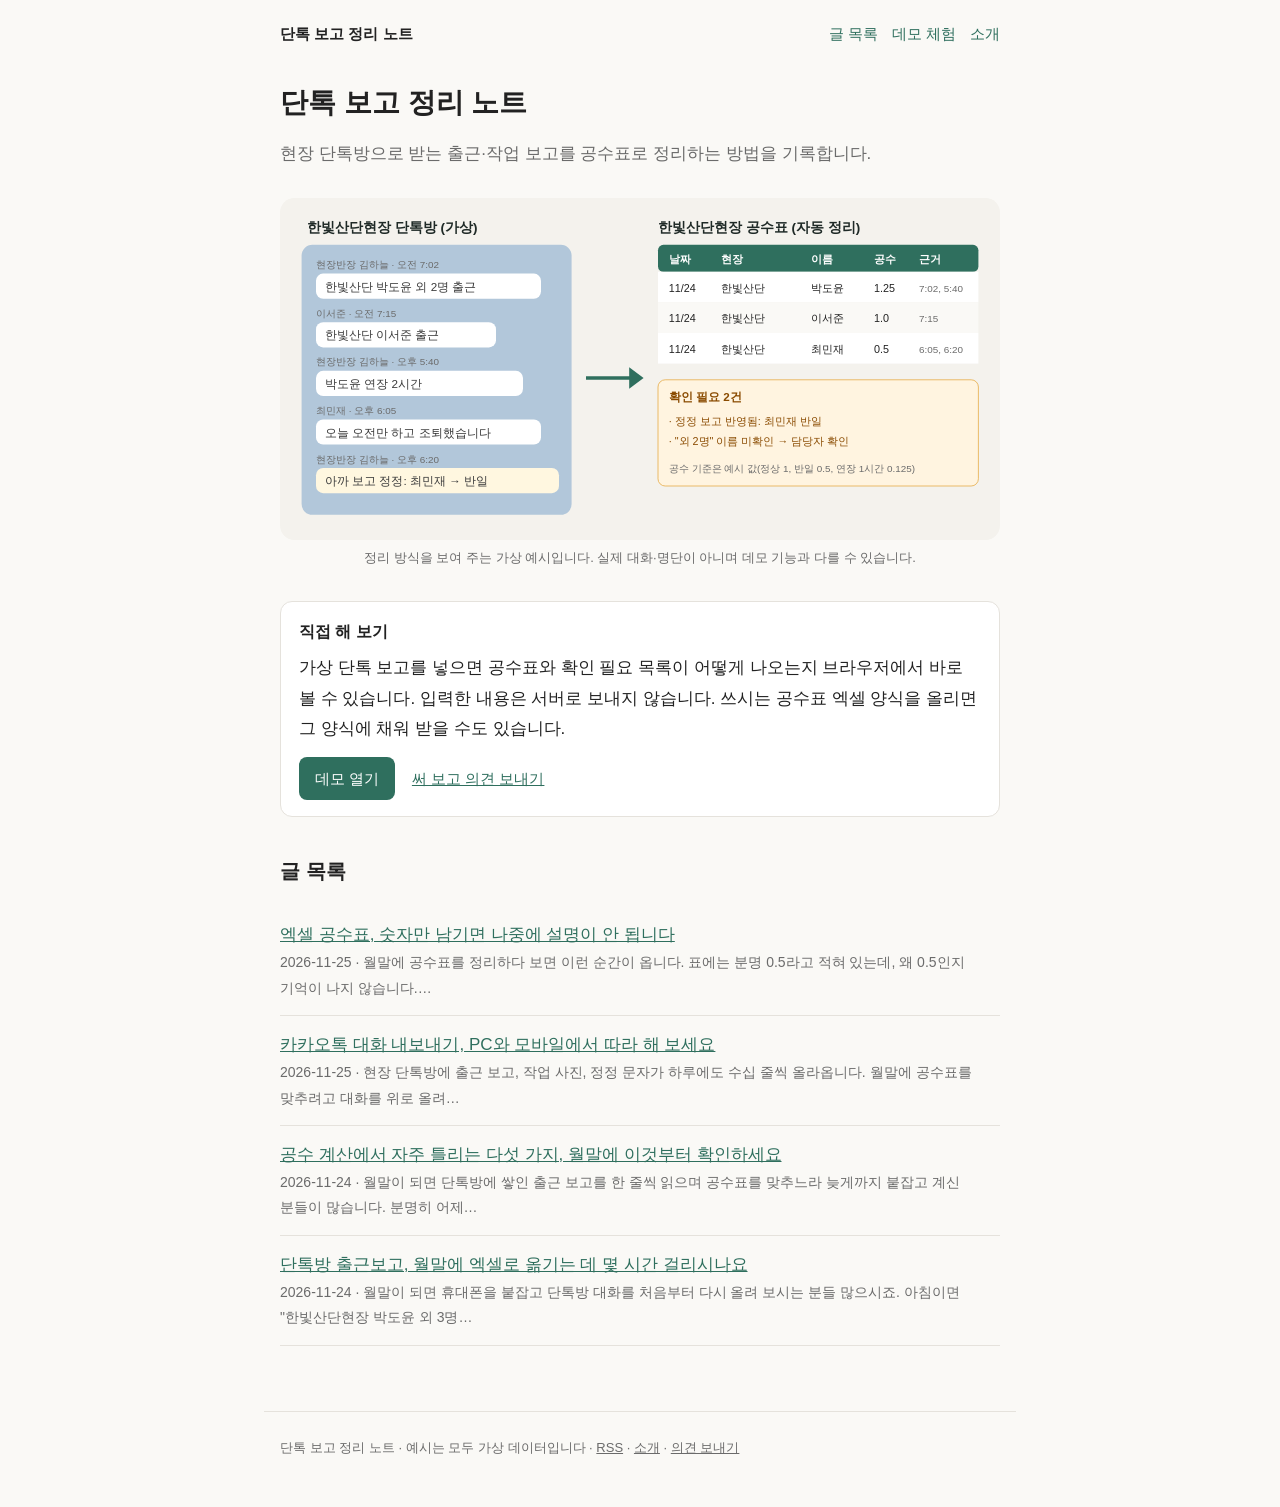
==== commit eac4fddc: "사이트 다시 만들기" ====
--- a/index.html
+++ b/index.html
@@ -1 +1 @@
-<!doctype html><html lang="ko"><head><meta charset="utf-8"><meta name="viewport" content="width=device-width,initial-scale=1"><title>단톡 보고 정리 노트</title><meta name="description" content="현장 단톡방으로 받는 출근·작업 보고를 공수표로 정리하는 방법을 기록합니다."><link rel="canonical" href="https://xoghd671652.github.io/"><link rel="icon" href="/favicon.svg" type="image/svg+xml"><link rel="apple-touch-icon" href="/apple-touch-icon.png"><link rel="alternate" type="application/rss+xml" title="단톡 보고 정리 노트" href="/feed.xml"><link rel="stylesheet" href="/style.css"><meta property="og:type" content="website"><meta property="og:site_name" content="단톡 보고 정리 노트"><meta property="og:title" content="단톡 보고 정리 노트"><meta property="og:description" content="현장 단톡방으로 받는 출근·작업 보고를 공수표로 정리하는 방법을 기록합니다."><meta property="og:url" content="https://xoghd671652.github.io/"><meta property="og:image" content="https://xoghd671652.github.io/img/og.png"><meta property="og:locale" content="ko_KR"><meta name="twitter:card" content="summary_large_image"><script type="application/ld+json">{"@context": "https://schema.org", "@type": "WebSite", "name": "단톡 보고 정리 노트", "url": "https://xoghd671652.github.io/", "inLanguage": "ko"}</script><meta name="msvalidate.01" content="B5FC4E5F736B177D6ACBA3833C8D852A"><meta name="naver-site-verification" content="8f89b6440cfc84ad4234673e2de5fc94712f2d72"></head><body><header class="site"><a class="brand" href="/">단톡 보고 정리 노트</a><nav><a href="/">글 목록</a><a href="/demo/">데모 체험</a><a href="/about.html">소개</a></nav></header><main><h1>단톡 보고 정리 노트</h1><p class='intro'>현장 단톡방으로 받는 출근·작업 보고를 공수표로 정리하는 방법을 기록합니다.</p><figure><img src="/img/flow.svg" width="800" height="380" loading="lazy" alt="단톡방 출근 보고가 날짜·현장·사람별 공수표와 확인 필요 목록으로 정리되는 예시"><figcaption>정리 방식을 보여 주는 가상 예시입니다. 실제 대화·명단이 아니며 데모 기능과 다를 수 있습니다.</figcaption></figure><div class="box"><h3>직접 해 보기</h3><p>가상 단톡 보고를 넣으면 공수표와 확인 필요 목록이 어떻게 나오는지 브라우저에서 바로 볼 수 있습니다. 입력한 내용은 서버로 보내지 않습니다. 쓰시는 공수표 엑셀 양식을 올리면 그 양식에 채워 받을 수도 있습니다.</p><a class="btn" href="/demo/">데모 열기</a> <a href="https://docs.google.com/forms/d/e/1FAIpQLSdQNMnfW-nzIn9C7QTbSGf43SFmTXpxIgmlXTtVx63_FjBW1A/viewform" target="_blank" rel="noopener" style="margin-left:12px;font-size:15px">써 보고 의견 보내기</a></div><h2>글 목록</h2><ul class='list'><li><a href='/posts/2026-11-25_063004.html'>엑셀 공수표, 숫자만 남기면 나중에 설명이 안 됩니다</a><div class='meta'>2026-11-25 · 월말에 공수표를 정리하다 보면 이런 순간이 옵니다. 표에는 분명 0.5라고 적혀 있는데, 왜 0.5인지 기억이 나지 않습니다.…</div></li><li><a href='/posts/2026-11-24_230509.html'>카카오톡 대화 내보내기, PC와 모바일에서 따라 해 보세요</a><div class='meta'>2026-11-25 · 현장 단톡방에 출근 보고, 작업 사진, 정정 문자가 하루에도 수십 줄씩 올라옵니다. 월말에 공수표를 맞추려고 대화를 위로 올려…</div></li><li><a href='/posts/2026-11-24_1603.html'>공수 계산에서 자주 틀리는 다섯 가지, 월말에 이것부터 확인하세요</a><div class='meta'>2026-11-24 · 월말이 되면 단톡방에 쌓인 출근 보고를 한 줄씩 읽으며 공수표를 맞추느라 밤을 새우는 분들이 많으십니다. 분명히 어제 확인했는…</div></li><li><a href='/posts/2026-11-24_1601.html'>단톡방 출근보고, 월말에 엑셀로 옮기는 데 몇 시간 걸리시나요</a><div class='meta'>2026-11-24 · 월말이 되면 휴대폰을 붙잡고 단톡방 대화를 처음부터 다시 올려 보시는 분들 많으시죠. 아침이면 &quot;한빛산단현장 박도윤 외 3명…</div></li></ul></main><footer class="site">단톡 보고 정리 노트 · 예시는 모두 가상 데이터입니다 · <a href="/feed.xml">RSS</a> · <a href="/about.html">소개</a> · <a href="https://docs.google.com/forms/d/e/1FAIpQLSdQNMnfW-nzIn9C7QTbSGf43SFmTXpxIgmlXTtVx63_FjBW1A/viewform" target="_blank" rel="noopener">의견 보내기</a></footer></body></html>+<!doctype html><html lang="ko"><head><meta charset="utf-8"><meta name="viewport" content="width=device-width,initial-scale=1"><title>단톡 보고 정리 노트</title><meta name="description" content="현장 단톡방으로 받는 출근·작업 보고를 공수표로 정리하는 방법을 기록합니다."><link rel="canonical" href="https://xoghd671652.github.io/"><link rel="icon" href="/favicon.svg" type="image/svg+xml"><link rel="apple-touch-icon" href="/apple-touch-icon.png"><link rel="alternate" type="application/rss+xml" title="단톡 보고 정리 노트" href="/feed.xml"><link rel="stylesheet" href="/style.css"><meta property="og:type" content="website"><meta property="og:site_name" content="단톡 보고 정리 노트"><meta property="og:title" content="단톡 보고 정리 노트"><meta property="og:description" content="현장 단톡방으로 받는 출근·작업 보고를 공수표로 정리하는 방법을 기록합니다."><meta property="og:url" content="https://xoghd671652.github.io/"><meta property="og:image" content="https://xoghd671652.github.io/img/og.png"><meta property="og:locale" content="ko_KR"><meta name="twitter:card" content="summary_large_image"><script type="application/ld+json">{"@context": "https://schema.org", "@type": "WebSite", "name": "단톡 보고 정리 노트", "url": "https://xoghd671652.github.io/", "inLanguage": "ko"}</script><meta name="msvalidate.01" content="B5FC4E5F736B177D6ACBA3833C8D852A"><meta name="naver-site-verification" content="8f89b6440cfc84ad4234673e2de5fc94712f2d72"><script data-goatcounter="https://dantok-note.goatcounter.com/count" async src="//gc.zgo.at/count.js"></script></head><body><header class="site"><a class="brand" href="/">단톡 보고 정리 노트</a><nav><a href="/">글 목록</a><a href="/demo/">데모 체험</a><a href="/about.html">소개</a></nav></header><main><h1>단톡 보고 정리 노트</h1><p class='intro'>현장 단톡방으로 받는 출근·작업 보고를 공수표로 정리하는 방법을 기록합니다.</p><figure><img src="/img/flow.svg" width="800" height="380" loading="lazy" alt="단톡방 출근 보고가 날짜·현장·사람별 공수표와 확인 필요 목록으로 정리되는 예시"><figcaption>정리 방식을 보여 주는 가상 예시입니다. 실제 대화·명단이 아니며 데모 기능과 다를 수 있습니다.</figcaption></figure><div class="box"><h3>직접 해 보기</h3><p>가상 단톡 보고를 넣으면 공수표와 확인 필요 목록이 어떻게 나오는지 브라우저에서 바로 볼 수 있습니다. 입력한 내용은 서버로 보내지 않습니다. 쓰시는 공수표 엑셀 양식을 올리면 그 양식에 채워 받을 수도 있습니다.</p><a class="btn" href="/demo/">데모 열기</a> <a href="https://docs.google.com/forms/d/e/1FAIpQLSdQNMnfW-nzIn9C7QTbSGf43SFmTXpxIgmlXTtVx63_FjBW1A/viewform" target="_blank" rel="noopener" style="margin-left:12px;font-size:15px">써 보고 의견 보내기</a></div><h2>글 목록</h2><ul class='list'><li><a href='/posts/2026-11-25_063004.html'>엑셀 공수표, 숫자만 남기면 나중에 설명이 안 됩니다</a><div class='meta'>2026-11-25 · 월말에 공수표를 정리하다 보면 이런 순간이 옵니다. 표에는 분명 0.5라고 적혀 있는데, 왜 0.5인지 기억이 나지 않습니다.…</div></li><li><a href='/posts/2026-11-24_230509.html'>카카오톡 대화 내보내기, PC와 모바일에서 따라 해 보세요</a><div class='meta'>2026-11-25 · 현장 단톡방에 출근 보고, 작업 사진, 정정 문자가 하루에도 수십 줄씩 올라옵니다. 월말에 공수표를 맞추려고 대화를 위로 올려…</div></li><li><a href='/posts/2026-11-24_1603.html'>공수 계산에서 자주 틀리는 다섯 가지, 월말에 이것부터 확인하세요</a><div class='meta'>2026-11-24 · 월말이 되면 단톡방에 쌓인 출근 보고를 한 줄씩 읽으며 공수표를 맞추느라 늦게까지 붙잡고 계신 분들이 많습니다. 분명히 어제…</div></li><li><a href='/posts/2026-11-24_1601.html'>단톡방 출근보고, 월말에 엑셀로 옮기는 데 몇 시간 걸리시나요</a><div class='meta'>2026-11-24 · 월말이 되면 휴대폰을 붙잡고 단톡방 대화를 처음부터 다시 올려 보시는 분들 많으시죠. 아침이면 &quot;한빛산단현장 박도윤 외 3명…</div></li></ul></main><footer class="site">단톡 보고 정리 노트 · 예시는 모두 가상 데이터입니다 · <a href="/feed.xml">RSS</a> · <a href="/about.html">소개</a> · <a href="https://docs.google.com/forms/d/e/1FAIpQLSdQNMnfW-nzIn9C7QTbSGf43SFmTXpxIgmlXTtVx63_FjBW1A/viewform" target="_blank" rel="noopener">의견 보내기</a></footer></body></html>
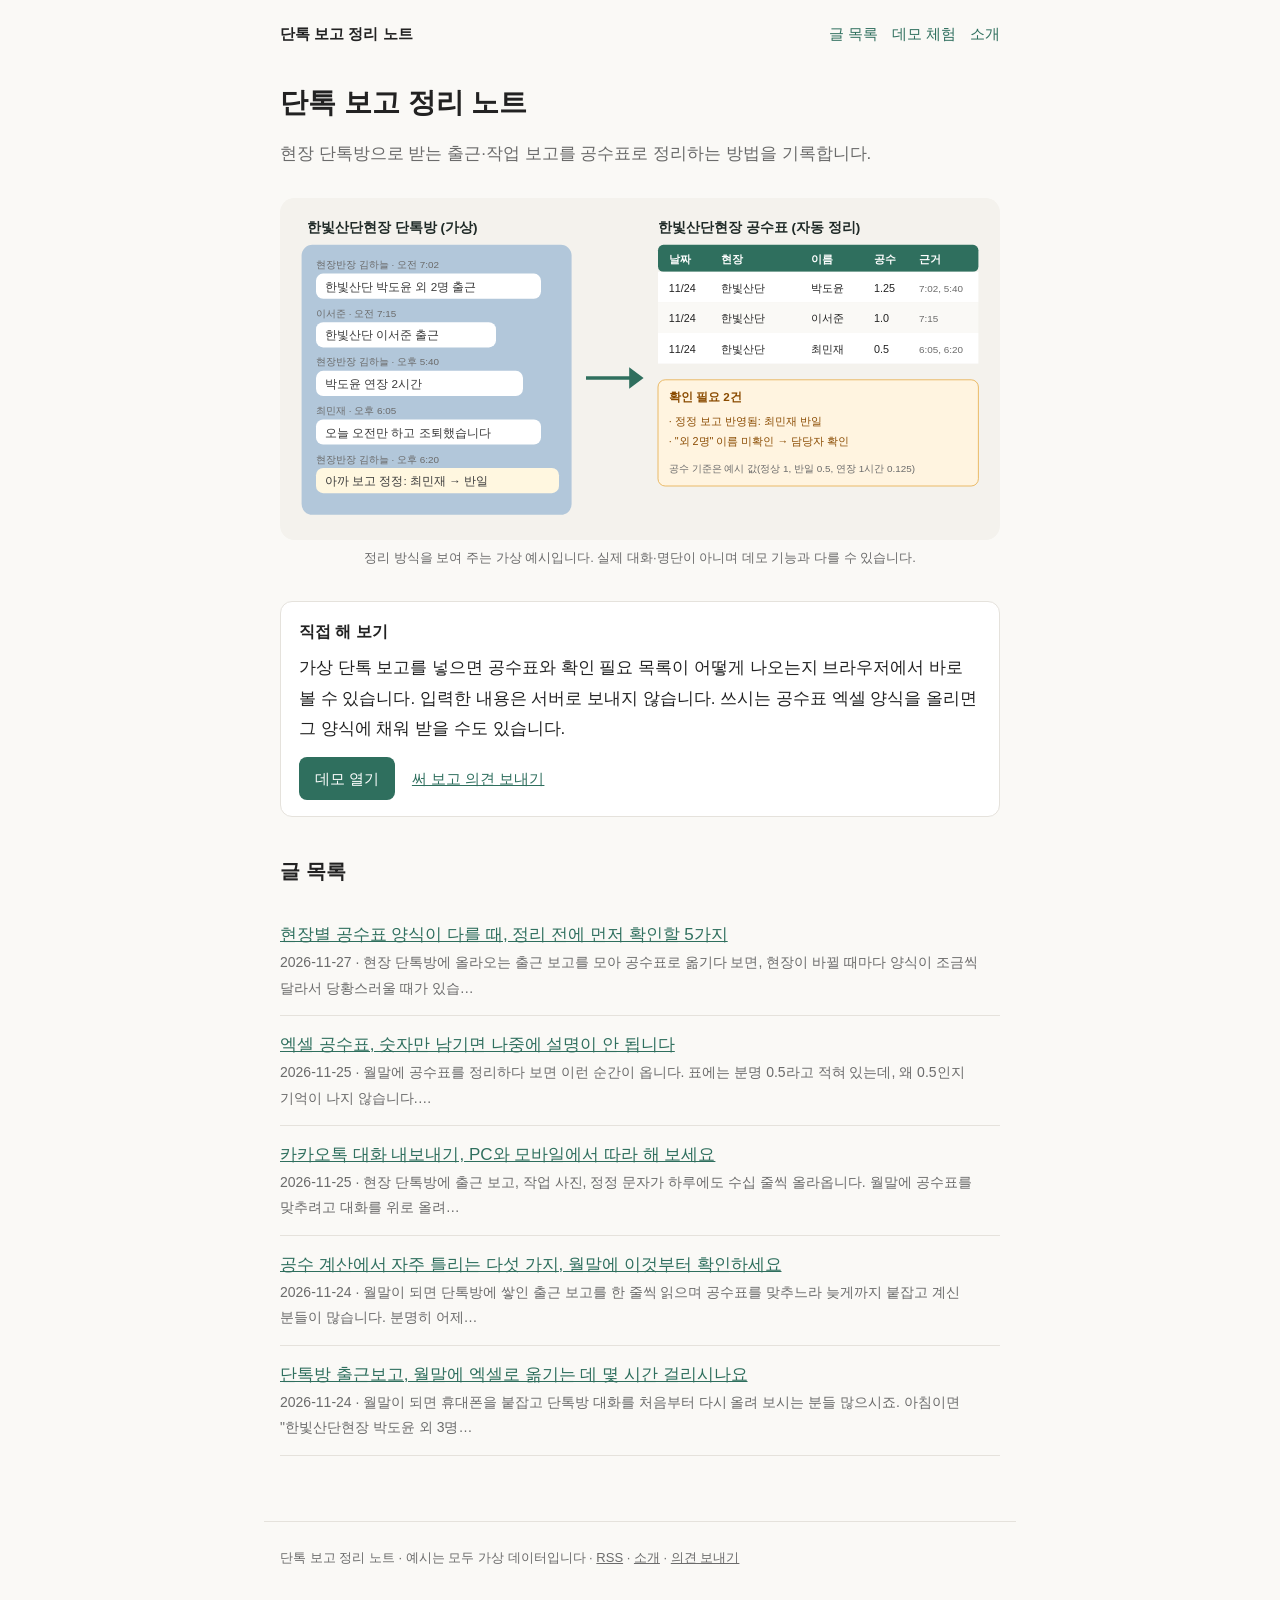
==== commit 0cb62399: "글 게시: 현장별 공수표 양식이 다를 때, 정리 전에 먼저 확인할 5가지" ====
--- a/index.html
+++ b/index.html
@@ -1 +1 @@
-<!doctype html><html lang="ko"><head><meta charset="utf-8"><meta name="viewport" content="width=device-width,initial-scale=1"><title>단톡 보고 정리 노트</title><meta name="description" content="현장 단톡방으로 받는 출근·작업 보고를 공수표로 정리하는 방법을 기록합니다."><link rel="canonical" href="https://xoghd671652.github.io/"><link rel="icon" href="/favicon.svg" type="image/svg+xml"><link rel="apple-touch-icon" href="/apple-touch-icon.png"><link rel="alternate" type="application/rss+xml" title="단톡 보고 정리 노트" href="/feed.xml"><link rel="stylesheet" href="/style.css"><meta property="og:type" content="website"><meta property="og:site_name" content="단톡 보고 정리 노트"><meta property="og:title" content="단톡 보고 정리 노트"><meta property="og:description" content="현장 단톡방으로 받는 출근·작업 보고를 공수표로 정리하는 방법을 기록합니다."><meta property="og:url" content="https://xoghd671652.github.io/"><meta property="og:image" content="https://xoghd671652.github.io/img/og.png"><meta property="og:locale" content="ko_KR"><meta name="twitter:card" content="summary_large_image"><script type="application/ld+json">{"@context": "https://schema.org", "@type": "WebSite", "name": "단톡 보고 정리 노트", "url": "https://xoghd671652.github.io/", "inLanguage": "ko"}</script><meta name="msvalidate.01" content="B5FC4E5F736B177D6ACBA3833C8D852A"><meta name="naver-site-verification" content="8f89b6440cfc84ad4234673e2de5fc94712f2d72"><script data-goatcounter="https://dantok-note.goatcounter.com/count" async src="//gc.zgo.at/count.js"></script></head><body><header class="site"><a class="brand" href="/">단톡 보고 정리 노트</a><nav><a href="/">글 목록</a><a href="/demo/">데모 체험</a><a href="/about.html">소개</a></nav></header><main><h1>단톡 보고 정리 노트</h1><p class='intro'>현장 단톡방으로 받는 출근·작업 보고를 공수표로 정리하는 방법을 기록합니다.</p><figure><img src="/img/flow.svg" width="800" height="380" loading="lazy" alt="단톡방 출근 보고가 날짜·현장·사람별 공수표와 확인 필요 목록으로 정리되는 예시"><figcaption>정리 방식을 보여 주는 가상 예시입니다. 실제 대화·명단이 아니며 데모 기능과 다를 수 있습니다.</figcaption></figure><div class="box"><h3>직접 해 보기</h3><p>가상 단톡 보고를 넣으면 공수표와 확인 필요 목록이 어떻게 나오는지 브라우저에서 바로 볼 수 있습니다. 입력한 내용은 서버로 보내지 않습니다. 쓰시는 공수표 엑셀 양식을 올리면 그 양식에 채워 받을 수도 있습니다.</p><a class="btn" href="/demo/">데모 열기</a> <a href="https://docs.google.com/forms/d/e/1FAIpQLSdQNMnfW-nzIn9C7QTbSGf43SFmTXpxIgmlXTtVx63_FjBW1A/viewform" target="_blank" rel="noopener" style="margin-left:12px;font-size:15px">써 보고 의견 보내기</a></div><h2>글 목록</h2><ul class='list'><li><a href='/posts/2026-11-25_063004.html'>엑셀 공수표, 숫자만 남기면 나중에 설명이 안 됩니다</a><div class='meta'>2026-11-25 · 월말에 공수표를 정리하다 보면 이런 순간이 옵니다. 표에는 분명 0.5라고 적혀 있는데, 왜 0.5인지 기억이 나지 않습니다.…</div></li><li><a href='/posts/2026-11-24_230509.html'>카카오톡 대화 내보내기, PC와 모바일에서 따라 해 보세요</a><div class='meta'>2026-11-25 · 현장 단톡방에 출근 보고, 작업 사진, 정정 문자가 하루에도 수십 줄씩 올라옵니다. 월말에 공수표를 맞추려고 대화를 위로 올려…</div></li><li><a href='/posts/2026-11-24_1603.html'>공수 계산에서 자주 틀리는 다섯 가지, 월말에 이것부터 확인하세요</a><div class='meta'>2026-11-24 · 월말이 되면 단톡방에 쌓인 출근 보고를 한 줄씩 읽으며 공수표를 맞추느라 늦게까지 붙잡고 계신 분들이 많습니다. 분명히 어제…</div></li><li><a href='/posts/2026-11-24_1601.html'>단톡방 출근보고, 월말에 엑셀로 옮기는 데 몇 시간 걸리시나요</a><div class='meta'>2026-11-24 · 월말이 되면 휴대폰을 붙잡고 단톡방 대화를 처음부터 다시 올려 보시는 분들 많으시죠. 아침이면 &quot;한빛산단현장 박도윤 외 3명…</div></li></ul></main><footer class="site">단톡 보고 정리 노트 · 예시는 모두 가상 데이터입니다 · <a href="/feed.xml">RSS</a> · <a href="/about.html">소개</a> · <a href="https://docs.google.com/forms/d/e/1FAIpQLSdQNMnfW-nzIn9C7QTbSGf43SFmTXpxIgmlXTtVx63_FjBW1A/viewform" target="_blank" rel="noopener">의견 보내기</a></footer></body></html>+<!doctype html><html lang="ko"><head><meta charset="utf-8"><meta name="viewport" content="width=device-width,initial-scale=1"><title>단톡 보고 정리 노트</title><meta name="description" content="현장 단톡방으로 받는 출근·작업 보고를 공수표로 정리하는 방법을 기록합니다."><link rel="canonical" href="https://xoghd671652.github.io/"><link rel="icon" href="/favicon.svg" type="image/svg+xml"><link rel="apple-touch-icon" href="/apple-touch-icon.png"><link rel="alternate" type="application/rss+xml" title="단톡 보고 정리 노트" href="/feed.xml"><link rel="stylesheet" href="/style.css"><meta property="og:type" content="website"><meta property="og:site_name" content="단톡 보고 정리 노트"><meta property="og:title" content="단톡 보고 정리 노트"><meta property="og:description" content="현장 단톡방으로 받는 출근·작업 보고를 공수표로 정리하는 방법을 기록합니다."><meta property="og:url" content="https://xoghd671652.github.io/"><meta property="og:image" content="https://xoghd671652.github.io/img/og.png"><meta property="og:locale" content="ko_KR"><meta name="twitter:card" content="summary_large_image"><script type="application/ld+json">{"@context": "https://schema.org", "@type": "WebSite", "name": "단톡 보고 정리 노트", "url": "https://xoghd671652.github.io/", "inLanguage": "ko"}</script><meta name="msvalidate.01" content="B5FC4E5F736B177D6ACBA3833C8D852A"><meta name="naver-site-verification" content="8f89b6440cfc84ad4234673e2de5fc94712f2d72"><script data-goatcounter="https://dantok-note.goatcounter.com/count" async src="//gc.zgo.at/count.js"></script></head><body><header class="site"><a class="brand" href="/">단톡 보고 정리 노트</a><nav><a href="/">글 목록</a><a href="/demo/">데모 체험</a><a href="/about.html">소개</a></nav></header><main><h1>단톡 보고 정리 노트</h1><p class='intro'>현장 단톡방으로 받는 출근·작업 보고를 공수표로 정리하는 방법을 기록합니다.</p><figure><img src="/img/flow.svg" width="800" height="380" loading="lazy" alt="단톡방 출근 보고가 날짜·현장·사람별 공수표와 확인 필요 목록으로 정리되는 예시"><figcaption>정리 방식을 보여 주는 가상 예시입니다. 실제 대화·명단이 아니며 데모 기능과 다를 수 있습니다.</figcaption></figure><div class="box"><h3>직접 해 보기</h3><p>가상 단톡 보고를 넣으면 공수표와 확인 필요 목록이 어떻게 나오는지 브라우저에서 바로 볼 수 있습니다. 입력한 내용은 서버로 보내지 않습니다. 쓰시는 공수표 엑셀 양식을 올리면 그 양식에 채워 받을 수도 있습니다.</p><a class="btn" href="/demo/">데모 열기</a> <a href="https://docs.google.com/forms/d/e/1FAIpQLSdQNMnfW-nzIn9C7QTbSGf43SFmTXpxIgmlXTtVx63_FjBW1A/viewform" target="_blank" rel="noopener" style="margin-left:12px;font-size:15px">써 보고 의견 보내기</a></div><h2>글 목록</h2><ul class='list'><li><a href='/posts/2026-11-27_063908.html'>현장별 공수표 양식이 다를 때, 정리 전에 먼저 확인할 5가지</a><div class='meta'>2026-11-27 · 현장 단톡방에 올라오는 출근 보고를 모아 공수표로 옮기다 보면, 현장이 바뀔 때마다 양식이 조금씩 달라서 당황스러울 때가 있습…</div></li><li><a href='/posts/2026-11-25_063004.html'>엑셀 공수표, 숫자만 남기면 나중에 설명이 안 됩니다</a><div class='meta'>2026-11-25 · 월말에 공수표를 정리하다 보면 이런 순간이 옵니다. 표에는 분명 0.5라고 적혀 있는데, 왜 0.5인지 기억이 나지 않습니다.…</div></li><li><a href='/posts/2026-11-24_230509.html'>카카오톡 대화 내보내기, PC와 모바일에서 따라 해 보세요</a><div class='meta'>2026-11-25 · 현장 단톡방에 출근 보고, 작업 사진, 정정 문자가 하루에도 수십 줄씩 올라옵니다. 월말에 공수표를 맞추려고 대화를 위로 올려…</div></li><li><a href='/posts/2026-11-24_1603.html'>공수 계산에서 자주 틀리는 다섯 가지, 월말에 이것부터 확인하세요</a><div class='meta'>2026-11-24 · 월말이 되면 단톡방에 쌓인 출근 보고를 한 줄씩 읽으며 공수표를 맞추느라 늦게까지 붙잡고 계신 분들이 많습니다. 분명히 어제…</div></li><li><a href='/posts/2026-11-24_1601.html'>단톡방 출근보고, 월말에 엑셀로 옮기는 데 몇 시간 걸리시나요</a><div class='meta'>2026-11-24 · 월말이 되면 휴대폰을 붙잡고 단톡방 대화를 처음부터 다시 올려 보시는 분들 많으시죠. 아침이면 &quot;한빛산단현장 박도윤 외 3명…</div></li></ul></main><footer class="site">단톡 보고 정리 노트 · 예시는 모두 가상 데이터입니다 · <a href="/feed.xml">RSS</a> · <a href="/about.html">소개</a> · <a href="https://docs.google.com/forms/d/e/1FAIpQLSdQNMnfW-nzIn9C7QTbSGf43SFmTXpxIgmlXTtVx63_FjBW1A/viewform" target="_blank" rel="noopener">의견 보내기</a></footer></body></html>
